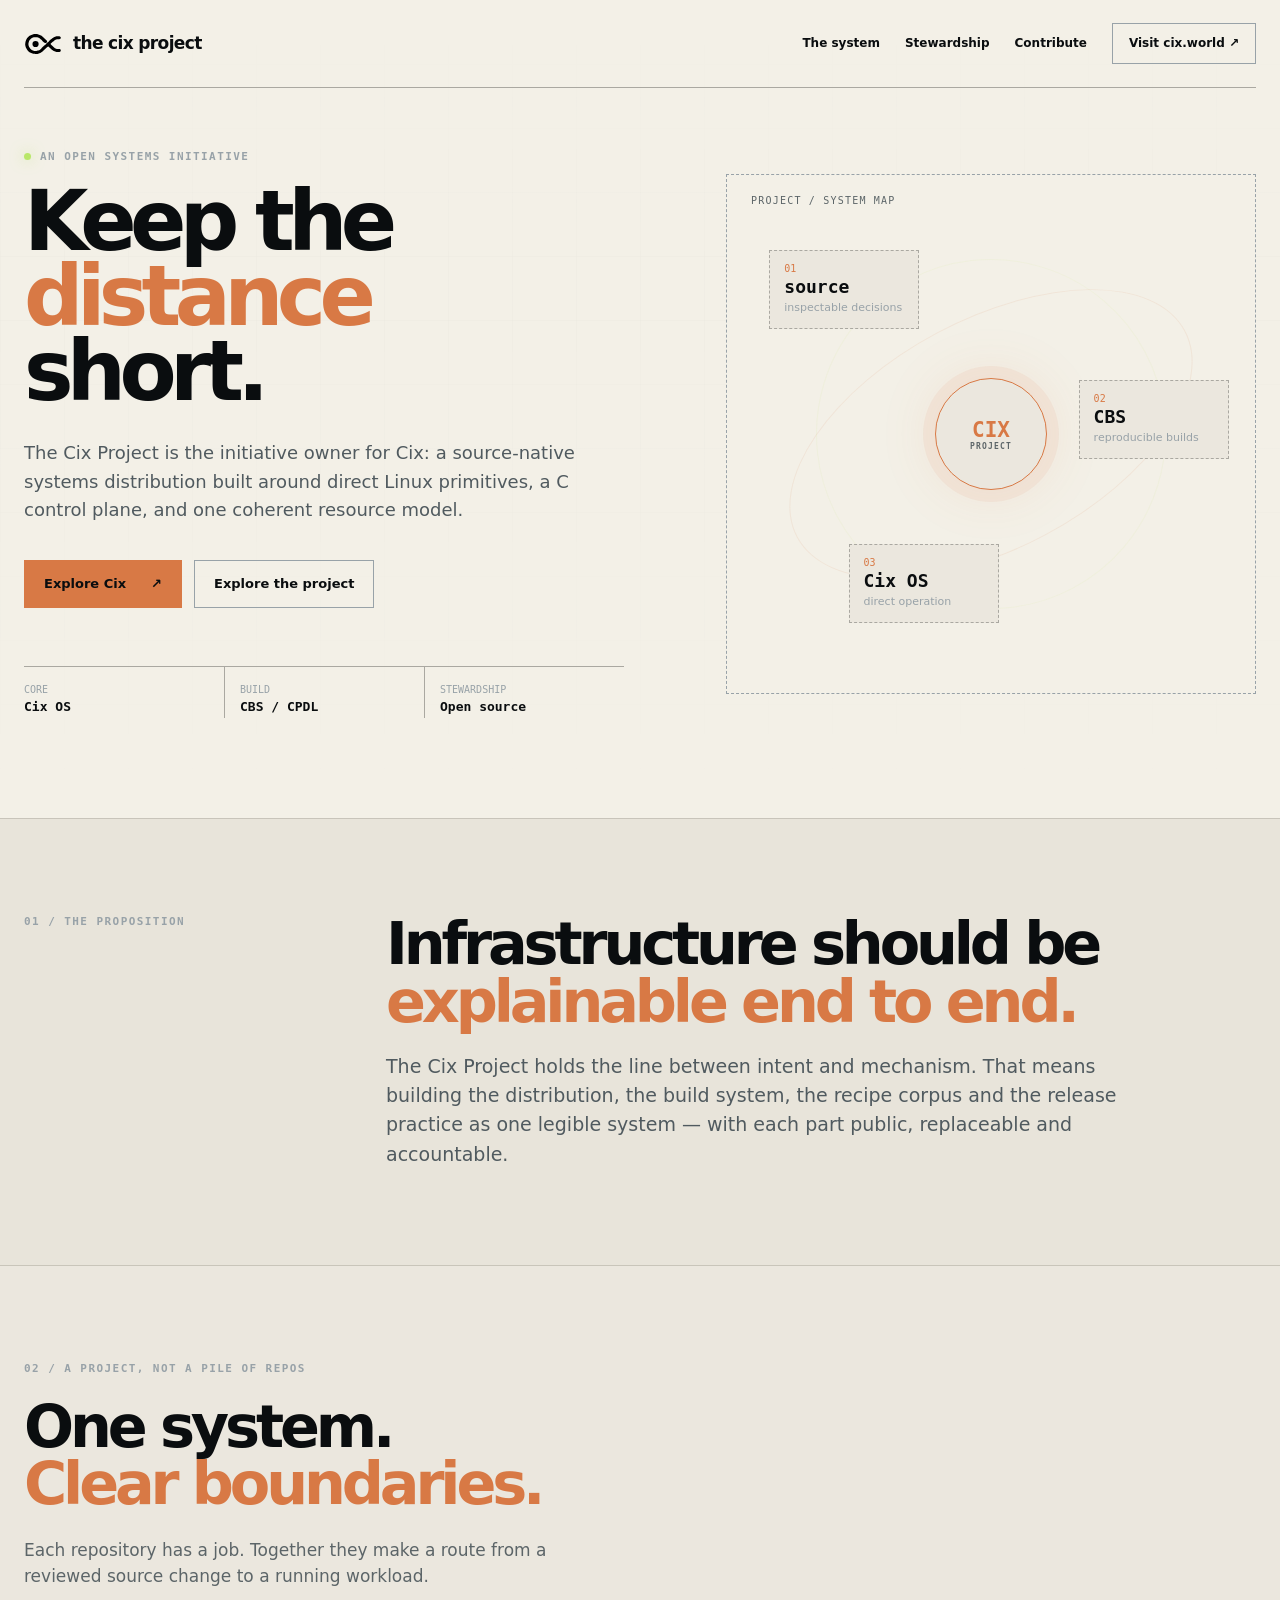
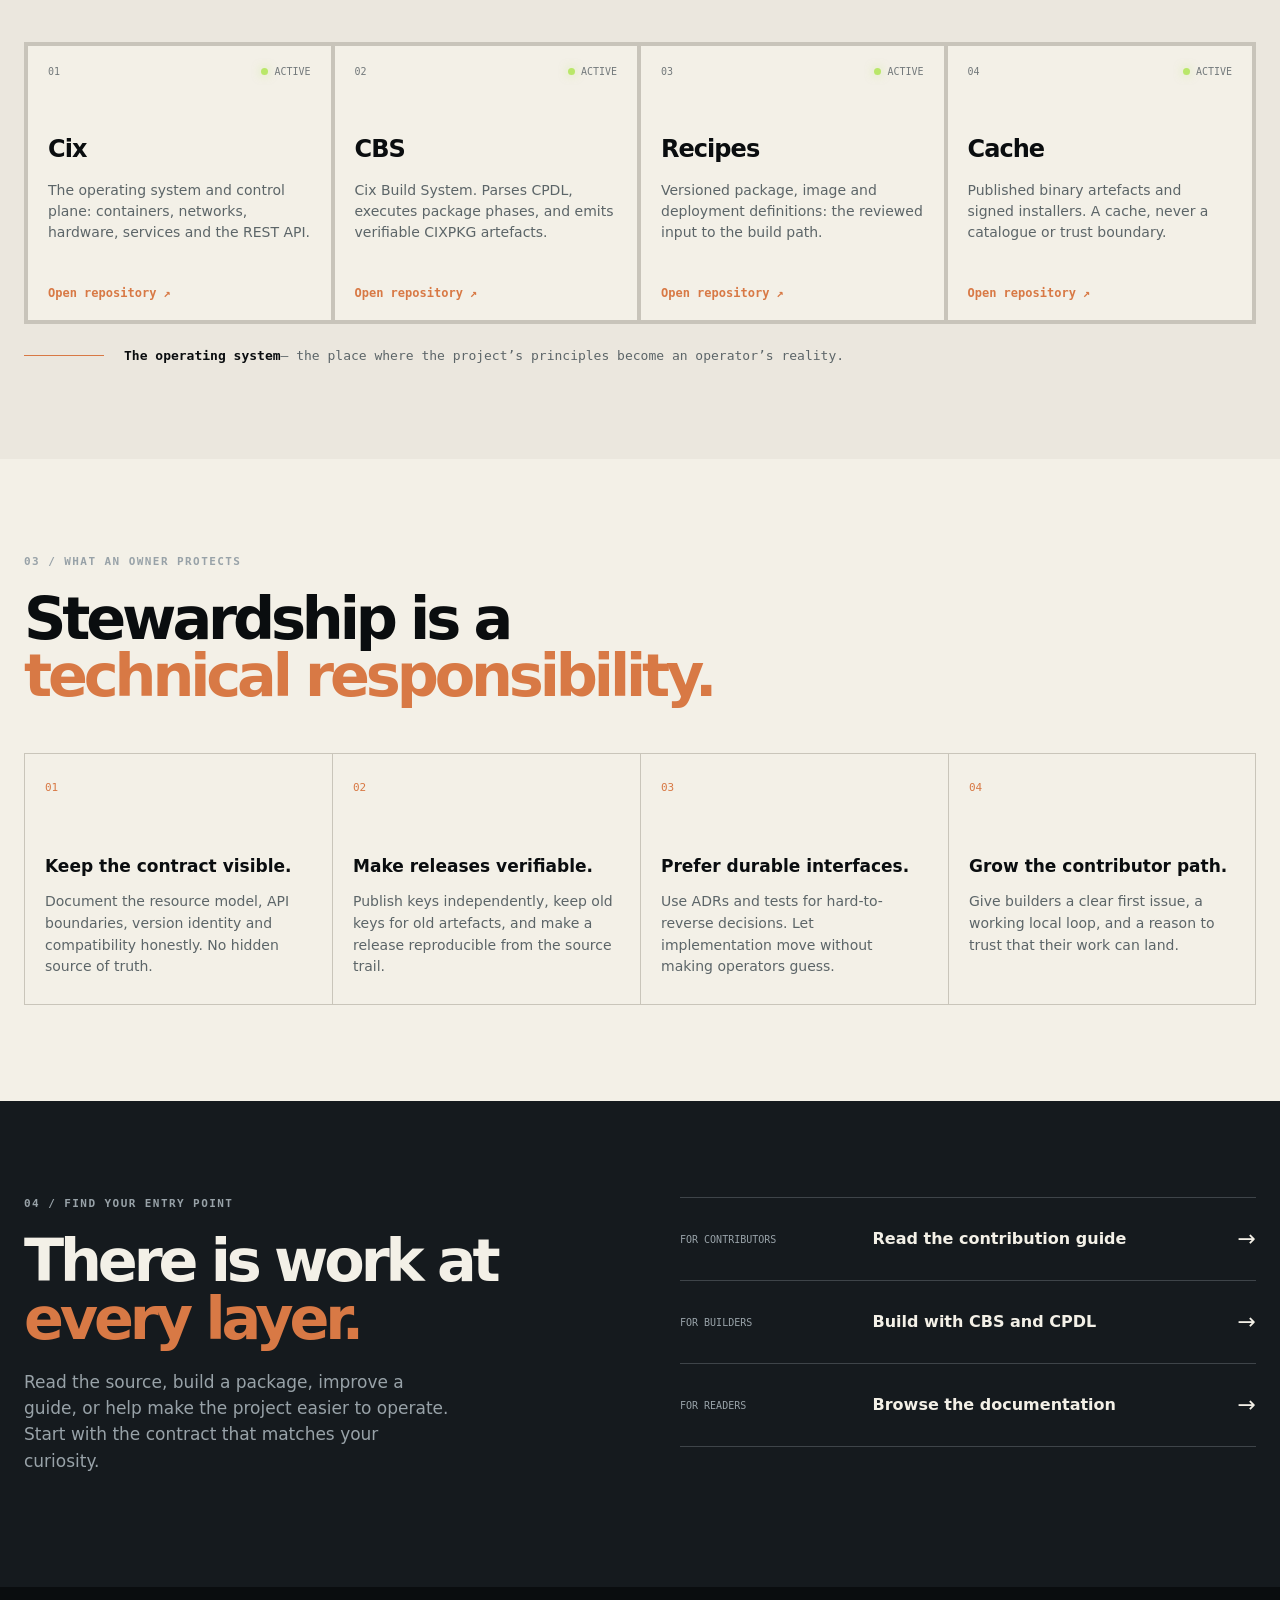
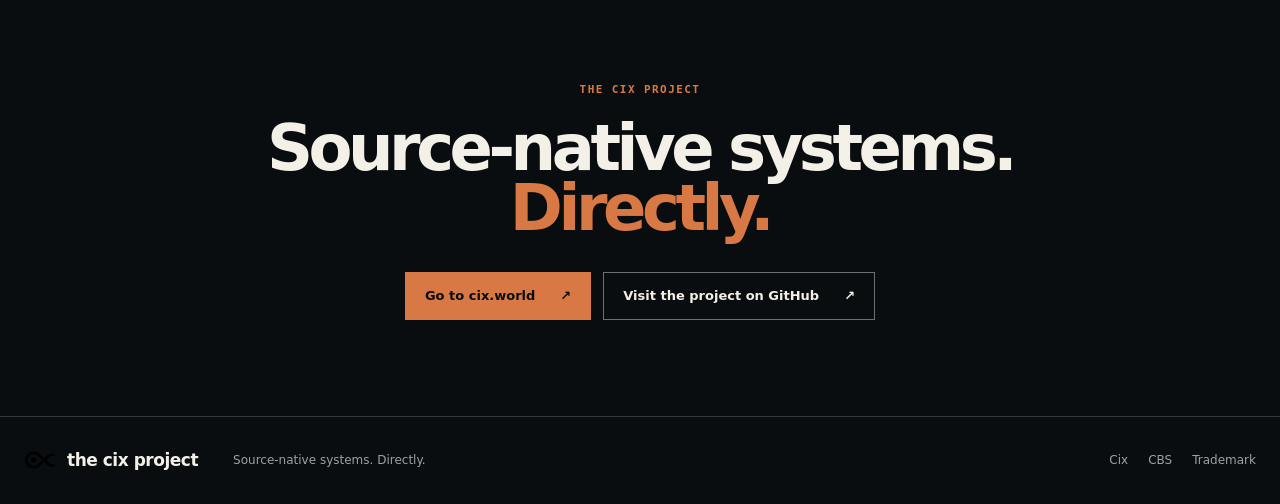
==== site/index.html @ 12be1611 "Create Cix Project website" ====
<!doctype html>
<html lang="en">
<head>
  <meta charset="utf-8">
  <meta name="viewport" content="width=device-width, initial-scale=1">
  <meta name="description" content="The Cix Project stewards Cix OS, CBS and the open source systems around them.">
  <meta name="theme-color" content="#0a0d0f">
  <title>The Cix Project — systems, directly.</title>
  <link rel="icon" href="assets/cix-app-icon.svg" type="image/svg+xml">
  <link rel="stylesheet" href="style.css">
</head>
<body>
  <a class="skip-link" href="#main">Skip to content</a>
  <header class="site-header">
    <a class="brand" href="#top" aria-label="The Cix Project home"><img src="assets/mark.svg" alt=""><span>the cix project</span></a>
    <button class="menu-button" type="button" aria-expanded="false" aria-controls="site-nav">Menu</button>
    <nav id="site-nav" aria-label="Primary navigation">
      <a href="#system">The system</a><a href="#stewardship">Stewardship</a><a href="#contribute">Contribute</a>
      <a class="nav-cta" href="https://cix.world">Visit cix.world <span aria-hidden="true">↗</span></a>
    </nav>
  </header>

  <main id="main">
    <section class="hero" id="top">
      <div class="hero-copy">
        <p class="eyebrow"><span class="pulse"></span> An open systems initiative</p>
        <h1>Keep the<br><em>distance</em> short.</h1>
        <p class="lede">The Cix Project is the initiative owner for Cix: a source-native systems distribution built around direct Linux primitives, a C control plane, and one coherent resource model.</p>
        <div class="actions"><a class="button primary" href="https://cix.world">Explore Cix <span>↗</span></a><a class="button secondary" href="#system">Explore the project</a></div>
        <dl class="facts"><div><dt>Core</dt><dd>Cix OS</dd></div><div><dt>Build</dt><dd>CBS / CPDL</dd></div><div><dt>Stewardship</dt><dd>Open source</dd></div></dl>
      </div>
      <div class="hero-diagram" aria-label="The Cix Project connects source, build system and operating system">
        <div class="orbit orbit-one"></div><div class="orbit orbit-two"></div>
        <div class="diagram-node source"><span>01</span><strong>source</strong><small>inspectable decisions</small></div>
        <div class="diagram-node build"><span>02</span><strong>CBS</strong><small>reproducible builds</small></div>
        <div class="diagram-node os"><span>03</span><strong>Cix OS</strong><small>direct operation</small></div>
        <div class="diagram-core">CIX<small>PROJECT</small></div>
      </div>
    </section>

    <section class="intro section-pad"><p class="kicker">01 / The proposition</p><div><h2>Infrastructure should be<br><span>explainable end to end.</span></h2><p class="large-copy">The Cix Project holds the line between intent and mechanism. That means building the distribution, the build system, the recipe corpus and the release practice as one legible system — with each part public, replaceable and accountable.</p></div></section>

    <section class="system section-pad" id="system"><div class="section-heading"><p class="kicker">02 / A project, not a pile of repos</p><h2>One system.<br><span>Clear boundaries.</span></h2><p>Each repository has a job. Together they make a route from a reviewed source change to a running workload.</p></div>
      <div class="project-map" role="list">
        <article class="repo-card active" role="listitem" data-repo="cix"><div class="card-top"><span class="repo-number">01</span><span class="status-label">active</span></div><h3>Cix</h3><p>The operating system and control plane: containers, networks, hardware, services and the REST API.</p><a href="https://github.com/The-Cix-Project/cix">Open repository <span>↗</span></a></article>
        <article class="repo-card" role="listitem" data-repo="cbs"><div class="card-top"><span class="repo-number">02</span><span class="status-label">active</span></div><h3>CBS</h3><p>Cix Build System. Parses CPDL, executes package phases, and emits verifiable CIXPKG artefacts.</p><a href="https://github.com/The-Cix-Project/cix-build-system">Open repository <span>↗</span></a></article>
        <article class="repo-card" role="listitem" data-repo="recipes"><div class="card-top"><span class="repo-number">03</span><span class="status-label">active</span></div><h3>Recipes</h3><p>Versioned package, image and deployment definitions: the reviewed input to the build path.</p><a href="https://github.com/The-Cix-Project/cix-recipes">Open repository <span>↗</span></a></article>
        <article class="repo-card" role="listitem" data-repo="cache"><div class="card-top"><span class="repo-number">04</span><span class="status-label">active</span></div><h3>Cache</h3><p>Published binary artefacts and signed installers. A cache, never a catalogue or trust boundary.</p><a href="https://github.com/The-Cix-Project/cix-cache">Open repository <span>↗</span></a></article>
      </div>
      <div class="map-note"><span class="map-line"></span><p><strong id="map-title">The operating system</strong><span id="map-copy">— the place where the project’s principles become an operator’s reality.</span></p></div>
    </section>

    <section class="principles section-pad" id="stewardship"><p class="kicker">03 / What an owner protects</p><h2>Stewardship is a<br><span>technical responsibility.</span></h2><div class="principle-grid"><article><b>01</b><h3>Keep the contract visible.</h3><p>Document the resource model, API boundaries, version identity and compatibility honestly. No hidden source of truth.</p></article><article><b>02</b><h3>Make releases verifiable.</h3><p>Publish keys independently, keep old keys for old artefacts, and make a release reproducible from the source trail.</p></article><article><b>03</b><h3>Prefer durable interfaces.</h3><p>Use ADRs and tests for hard-to-reverse decisions. Let implementation move without making operators guess.</p></article><article><b>04</b><h3>Grow the contributor path.</h3><p>Give builders a clear first issue, a working local loop, and a reason to trust that their work can land.</p></article></div></section>

    <section class="contribute section-pad" id="contribute"><div><p class="kicker">04 / Find your entry point</p><h2>There is work at<br><span>every layer.</span></h2><p>Read the source, build a package, improve a guide, or help make the project easier to operate. Start with the contract that matches your curiosity.</p></div><div class="entry-list"><a href="https://github.com/The-Cix-Project/cix/blob/master/CONTRIBUTING.md"><span>For contributors</span><strong>Read the contribution guide</strong><i>→</i></a><a href="https://github.com/The-Cix-Project/cix-build-system"><span>For builders</span><strong>Build with CBS and CPDL</strong><i>→</i></a><a href="https://github.com/The-Cix-Project/cix/tree/master/docs"><span>For readers</span><strong>Browse the documentation</strong><i>→</i></a></div></section>

    <section class="closing"><p class="kicker">The Cix Project</p><h2>Source-native systems.<br><em>Directly.</em></h2><div class="actions"><a class="button primary" href="https://cix.world">Go to cix.world <span>↗</span></a><a class="button secondary" href="https://github.com/The-Cix-Project">Visit the project on GitHub <span>↗</span></a></div></section>
  </main>
  <footer><a class="brand" href="#top"><img src="assets/mark.svg" alt=""><span>the cix project</span></a><p>Source-native systems. Directly.</p><div><a href="https://github.com/The-Cix-Project/cix">Cix</a><a href="https://github.com/The-Cix-Project/cix-build-system">CBS</a><a href="https://github.com/The-Cix-Project/cix/blob/master/TRADEMARK.md">Trademark</a></div></footer>
  <script src="app.js"></script>
</body>
</html>
---- site/style.css ----
:root{--carbon:#0a0d0f;--ferrite:#151a1e;--machined:#273138;--paper:#f3f0e7;--nickel:#98a2a8;--copper:#d87945;--phosphor:#b9e769;--line:#c9c5ba;--max:1240px;--sans:Inter,"Noto Sans",ui-sans-serif,system-ui,sans-serif;--mono:"JetBrains Mono","DejaVu Sans Mono",ui-monospace,monospace}*{box-sizing:border-box}html{scroll-behavior:smooth}body{margin:0;color:var(--carbon);background:var(--paper);font:16px/1.55 var(--sans)}a{color:inherit}a:focus-visible,button:focus-visible{outline:3px solid var(--phosphor);outline-offset:4px}.skip-link{position:fixed;z-index:5;top:8px;left:8px;padding:8px 12px;background:var(--paper);transform:translateY(-140%)}.skip-link:focus{transform:none}.site-header{position:absolute;z-index:2;top:0;left:50%;width:min(calc(100% - 48px),var(--max));height:88px;transform:translateX(-50%);display:flex;align-items:center;justify-content:space-between;color:var(--paper);border-bottom:1px solid #ffffff29}.brand{display:flex;align-items:center;gap:11px;color:inherit;text-decoration:none;font-weight:700;letter-spacing:-.04em}.brand img{width:38px;height:26px}.brand span{font-size:17px}nav{display:flex;align-items:center;gap:25px}nav a{font-size:12px;font-weight:700;text-decoration:none}nav a:not(.nav-cta):hover{color:var(--copper)}.nav-cta{padding:10px 16px;border:1px solid #ffffff66}.nav-cta:hover{border-color:var(--copper);color:var(--copper)}.menu-button{display:none;background:transparent;color:inherit;border:1px solid #ffffff66;padding:8px 12px;font:700 12px var(--sans)}.hero{position:relative;min-height:770px;padding:178px max(24px,calc((100vw - var(--max))/2)) 100px;display:grid;grid-template-columns:1fr 1fr;gap:50px;align-items:center;color:var(--paper);background:var(--carbon);overflow:hidden}.hero:before{content:"";position:absolute;inset:0;opacity:.25;background-image:linear-gradient(#98a2a81c 1px,transparent 1px),linear-gradient(90deg,#98a2a81c 1px,transparent 1px);background-size:64px 64px;mask-image:linear-gradient(to bottom,transparent,black 35%,transparent)}.hero-copy,.hero-diagram{position:relative;z-index:1}.eyebrow,.kicker{margin:0 0 22px;color:var(--nickel);font:600 11px/1.2 var(--mono);letter-spacing:.13em;text-transform:uppercase}.eyebrow{display:flex;align-items:center;gap:9px}.pulse,.status-dot{width:7px;height:7px;border-radius:50%;background:var(--phosphor);box-shadow:0 0 14px #b9e769aa}.hero h1{max-width:660px;margin:0 0 29px;font-size:clamp(64px,8vw,112px);line-height:.84;letter-spacing:-.08em}.hero h1 em,.closing em{color:var(--copper);font-style:normal}.lede{max-width:620px;margin:0 0 35px;color:#c8cccd;font-size:19px;line-height:1.6}.actions{display:flex;flex-wrap:wrap;gap:12px}.button{display:inline-flex;align-items:center;gap:25px;min-height:48px;padding:12px 19px;text-decoration:none;font-size:13px;font-weight:700;border:1px solid transparent}.button.primary{color:var(--carbon);background:var(--copper)}.button.primary:hover{background:#e78a56}.button.secondary{color:var(--paper);border-color:#ffffff66}.button.secondary:hover{border-color:var(--copper);color:var(--copper)}.facts{display:grid;grid-template-columns:repeat(3,1fr);max-width:600px;margin:58px 0 0;border-top:1px solid #ffffff2b}.facts div{padding:17px 12px 0 0}.facts div+div{padding-left:15px;border-left:1px solid #ffffff2b}.facts dt{color:var(--nickel);font:500 10px var(--mono);text-transform:uppercase}.facts dd{margin:4px 0;font:600 13px var(--mono)}.hero-diagram{height:520px;display:grid;place-items:center}.orbit{position:absolute;border:1px solid #d8794547;border-radius:50%;transform:rotate(-28deg)}.orbit-one{width:440px;height:230px}.orbit-two{width:350px;height:350px;border-color:#b9e76938}.diagram-core{width:112px;height:112px;display:grid;place-content:center;text-align:center;border:1px solid var(--copper);border-radius:50%;color:var(--copper);font:700 21px var(--mono);box-shadow:0 0 0 12px #d8794512,0 0 60px #d8794522}.diagram-core small{display:block;color:var(--nickel);font-size:8px;letter-spacing:.15em}.diagram-node{position:absolute;display:flex;flex-direction:column;gap:2px;width:150px;padding:12px 14px;background:#151a1ee6;border:1px solid #98a2a84d}.diagram-node span{color:var(--copper);font:10px var(--mono)}.diagram-node strong{font:700 18px var(--mono)}.diagram-node small{color:var(--nickel);font-size:11px}.source{top:58px;left:8%}.build{right:5%;top:205px}.os{bottom:50px;left:23%}.section-pad{padding-left:max(24px,calc((100vw - var(--max))/2));padding-right:max(24px,calc((100vw - var(--max))/2))}.intro{display:grid;grid-template-columns:1fr 3fr;gap:48px;padding-top:120px;padding-bottom:120px;border-bottom:1px solid var(--line)}h2{margin:0 0 21px;font-size:clamp(42px,5.6vw,76px);line-height:.94;letter-spacing:-.07em}h2 span{color:var(--copper)}.large-copy{max-width:760px;margin:0;color:#505a5f;font-size:22px;line-height:1.55}.system{padding-top:118px;padding-bottom:118px;background:#dedbd2}.section-heading{display:grid;grid-template-columns:1fr 1fr;gap:60px;align-items:end}.section-heading p:last-child{max-width:360px;margin:0 0 5px;color:#505a5f}.project-map{display:grid;grid-template-columns:repeat(4,1fr);margin-top:65px;border-top:1px solid #aaa8a1;border-bottom:1px solid #aaa8a1}.repo-card{min-height:320px;padding:23px 23px 27px;display:flex;flex-direction:column;border-left:1px solid #aaa8a1;transition:background .2s,transform .2s}.repo-card:last-child{border-right:1px solid #aaa8a1}.repo-card:hover{background:var(--paper);transform:translateY(-7px)}.card-top{display:flex;justify-content:space-between;color:#73797b;font:10px var(--mono);text-transform:uppercase}.status-dot{display:inline-block;margin-right:4px}.repo-card h3{margin:71px 0 12px;font-size:28px;letter-spacing:-.04em}.repo-card p{min-height:104px;margin:0;color:#5c6568;font-size:14px;line-height:1.5}.repo-card a{margin-top:auto;color:var(--copper);font:600 12px var(--mono);text-decoration:none}.repo-card a:hover{text-decoration:underline}.map-note{display:flex;align-items:center;gap:20px;margin-top:30px}.map-line{width:80px;height:1px;background:var(--copper)}.map-note p{margin:0;font:13px var(--mono)}.map-note p span{color:#687176}.principles{padding-top:120px;padding-bottom:125px}.principle-grid{display:grid;grid-template-columns:repeat(4,1fr);margin-top:62px;border-top:1px solid var(--line);border-bottom:1px solid var(--line)}.principle-grid article{min-height:285px;padding:22px 23px;border-left:1px solid var(--line)}.principle-grid article:last-child{border-right:1px solid var(--line)}.principle-grid b{color:var(--copper);font:11px var(--mono)}.principle-grid h3{margin:70px 0 12px;font-size:18px}.principle-grid p{margin:0;color:#5c6568;font-size:14px}.contribute{display:grid;grid-template-columns:1fr 1fr;gap:100px;padding-top:110px;padding-bottom:110px;color:var(--paper);background:var(--ferrite)}.contribute h2{max-width:480px}.contribute>div>p:not(.kicker){max-width:430px;color:var(--nickel);font-size:17px}.entry-list{border-top:1px solid #98a2a84f}.entry-list a{display:grid;grid-template-columns:1fr 2fr auto;align-items:center;gap:20px;padding:24px 0;color:var(--paper);border-bottom:1px solid #98a2a84f;text-decoration:none}.entry-list a:hover{color:var(--copper)}.entry-list span{color:var(--nickel);font:10px var(--mono);text-transform:uppercase}.entry-list strong{font-size:16px}.entry-list i{font-size:22px;font-style:normal}.closing{padding:120px 24px;text-align:center;color:var(--paper);background:var(--carbon)}.closing .kicker{color:var(--copper)}.closing h2{margin-bottom:33px}.closing .button{display:inline-flex}footer{min-height:105px;padding:25px max(24px,calc((100vw - var(--max))/2));display:flex;align-items:center;gap:35px;color:var(--nickel);background:var(--carbon);border-top:1px solid #30383d;font-size:12px}footer .brand{color:var(--paper)}footer .brand img{width:32px}footer p{margin:0}footer>div{margin-left:auto;display:flex;gap:20px}footer a{text-decoration:none}footer a:hover{color:var(--copper)}.not-found{min-height:100vh;display:flex;flex-direction:column;color:var(--paper);background:var(--carbon)}.not-found main{flex:1;padding:180px max(24px,calc((100vw - var(--max))/2))}.not-found h1{font-size:clamp(60px,8vw,110px);line-height:.86;letter-spacing:-.08em}.not-found h1 em{color:var(--copper);font-style:normal}.not-found main>p:not(.kicker){margin-bottom:30px;color:var(--nickel);font-size:18px}.not-found footer{padding:25px max(24px,calc((100vw - var(--max))/2))}
@media(max-width:800px){.site-header{height:74px}.site-header nav{display:none;position:absolute;top:74px;right:0;left:0;padding:20px;flex-direction:column;align-items:stretch;background:var(--ferrite);border:1px solid #ffffff2b}.site-header nav.is-open{display:flex}.nav-cta{text-align:center}.menu-button{display:block}.hero{min-height:auto;padding-top:140px;grid-template-columns:1fr;gap:50px}.hero-diagram{height:400px}.hero h1{font-size:clamp(60px,17vw,100px)}.source{left:0}.os{left:10%}.intro,.section-heading,.contribute{grid-template-columns:1fr;gap:35px}.project-map,.principle-grid{grid-template-columns:1fr 1fr}.repo-card:nth-child(2n+1){border-left:1px solid #aaa8a1}.repo-card:nth-child(2n){border-left:0}.repo-card:last-child{border-right:0}.repo-card:nth-child(-n+2){border-bottom:1px solid #aaa8a1}.principle-grid article:nth-child(odd){border-left:1px solid var(--line)}.principle-grid article:nth-child(2n){border-left:0}.principle-grid article:nth-child(-n+2){border-bottom:1px solid var(--line)}footer{flex-wrap:wrap}footer>div{width:100%;margin-left:0}.entry-list a{grid-template-columns:1fr auto}.entry-list strong{grid-column:1}.entry-list i{grid-column:2;grid-row:1 / span 2}.large-copy{font-size:18px}}@media(max-width:520px){.hero{padding-left:20px;padding-right:20px}.section-pad{padding-left:20px;padding-right:20px}.project-map,.principle-grid{grid-template-columns:1fr}.repo-card{border-left:1px solid #aaa8a1!important;border-right:1px solid #aaa8a1!important;border-bottom:1px solid #aaa8a1}.repo-card:last-child{border-bottom:0}.principle-grid article{border-left:1px solid var(--line)!important;border-right:1px solid var(--line)!important;border-bottom:1px solid var(--line)}.principle-grid article:last-child{border-bottom:0}.facts{gap:0}.hero-diagram{transform:scale(.8);margin:-25px -45px}.map-note{align-items:flex-start}.map-line{margin-top:11px;flex:0 0 42px}.closing{padding-top:90px;padding-bottom:90px}}

/* Project-owner composition: paper first, with the systems view held as an inset. */
.site-header{color:var(--carbon);border-bottom-color:#aaa8a1}.nav-cta{border-color:#98a2a8}.hero{min-height:700px;padding-top:150px;color:var(--carbon);background:var(--paper)}.hero:before{opacity:.2;background-image:linear-gradient(#6871761c 1px,transparent 1px),linear-gradient(90deg,#6871761c 1px,transparent 1px)}.hero .lede{color:#505a5f}.hero .button.secondary{color:var(--carbon);border-color:#98a2a8}.hero .button.secondary:hover{border-color:var(--copper);color:var(--copper)}.facts{border-top-color:#aaa8a1}.facts div+div{border-left-color:#aaa8a1}.hero-diagram{min-height:470px;padding:20px;color:var(--carbon);background:#d6d2c8;border:1px solid #aaa8a1;box-shadow:24px 24px 0 #98a2a826}.hero-diagram:before{content:"PROJECT / SYSTEM MAP";position:absolute;top:20px;left:24px;color:#5c6568;font:10px var(--mono);letter-spacing:.12em}.hero-diagram .diagram-node{color:var(--carbon);background:#ebe7de;border-color:#aaa8a1}.hero-diagram .diagram-core{color:var(--copper);background:#ebe7de}.hero-diagram .diagram-core small{color:#5c6568}.hero-diagram .source{top:75px}.hero-diagram .os{bottom:70px}
@media(max-width:800px){.hero{min-height:auto;padding-top:140px}.hero-diagram{min-height:400px}}
.system{color:var(--carbon);background:#d6d2c8}.system .section-heading p:last-child{color:#505a5f}.system .project-map{border-color:#aaa8a1}.system .repo-card{background:#ebe7de;border-color:#aaa8a1}.system .repo-card:hover{background:var(--paper)}.system .repo-card p{color:#5c6568}.system .map-note p span{color:#5c6568}.closing .actions{justify-content:center}

/* Quiet editorial finish: the owner site should feel considered, not theatrical. */
.hero{min-height:660px;grid-template-columns:1.08fr .92fr;gap:80px}.hero h1{max-width:560px;font-size:clamp(56px,6.5vw,88px);line-height:.9}.hero .lede{max-width:560px;font-size:18px}.hero-diagram{min-height:420px;box-shadow:16px 16px 0 #98a2a81c}.hero-diagram .orbit{opacity:.35}.diagram-node{box-shadow:none}.intro,.system,.principles,.contribute{padding-top:96px;padding-bottom:96px}.intro{gap:72px}.intro h2,.section-heading h2,.principles h2,.contribute h2{font-size:clamp(38px,4.6vw,62px);line-height:.98}.large-copy{font-size:19px}.project-map{margin-top:48px}.repo-card{min-height:280px;padding:20px}.repo-card:hover{transform:none}.repo-card h3{margin-top:54px;font-size:24px}.repo-card p{min-height:90px}.principle-grid{margin-top:48px}.principle-grid article{min-height:250px;padding:20px}.principle-grid h3{margin-top:54px;font-size:17px}.contribute{gap:80px}.closing{padding-top:96px;padding-bottom:96px}.closing h2{font-size:clamp(42px,5vw,68px)}footer{min-height:88px}
.hero-diagram{background:var(--paper);border:1px dashed #98a2a8;box-shadow:none}.hero-diagram .diagram-node{background:#ebe7de;border:1px dashed #aaa8a1}.hero-diagram .diagram-core{background:#ebe7de}.system .project-map{border-style:dashed}.system .repo-card{border-style:dashed}
.system .project-map,.system .repo-card{border-style:solid}
.system{background:#ebe7de}.system .section-heading{display:block;max-width:760px}.system .section-heading h2{margin-bottom:24px}.system .section-heading p:last-child{max-width:590px;margin:0;color:#5c6568;font-size:17px}.system .project-map{margin-top:52px;background:#f3f0e7;border-color:#c8c4ba}.system .repo-card{background:transparent;border-color:#c8c4ba}.system .repo-card:hover{background:#ebe7de}.system .map-note{margin-top:24px}.status-label{display:inline-flex;align-items:center;gap:6px;color:#73797b}.status-label::before{content:"";width:7px;height:7px;flex:0 0 7px;border-radius:50%;background:var(--phosphor);box-shadow:0 0 10px #b9e76988}
.intro{background:#e8e4da;border-top:1px solid #c8c4ba}
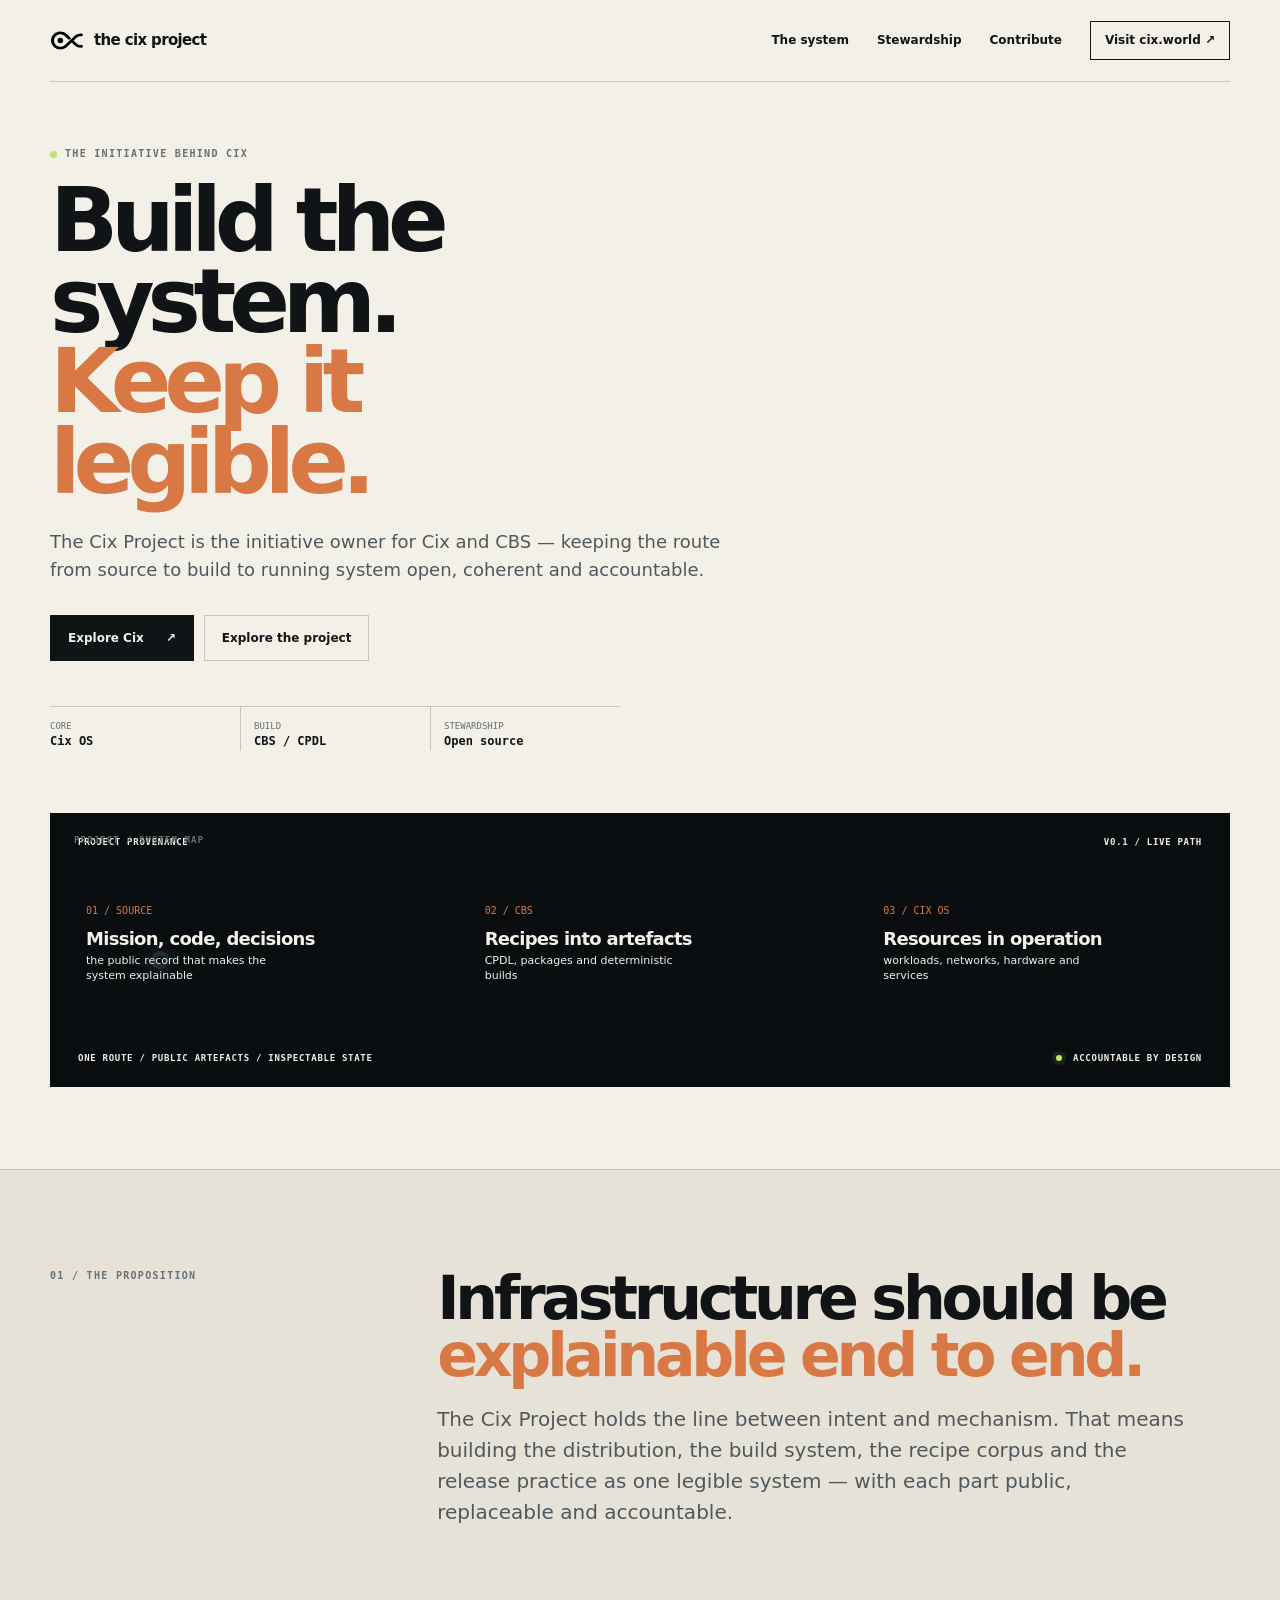
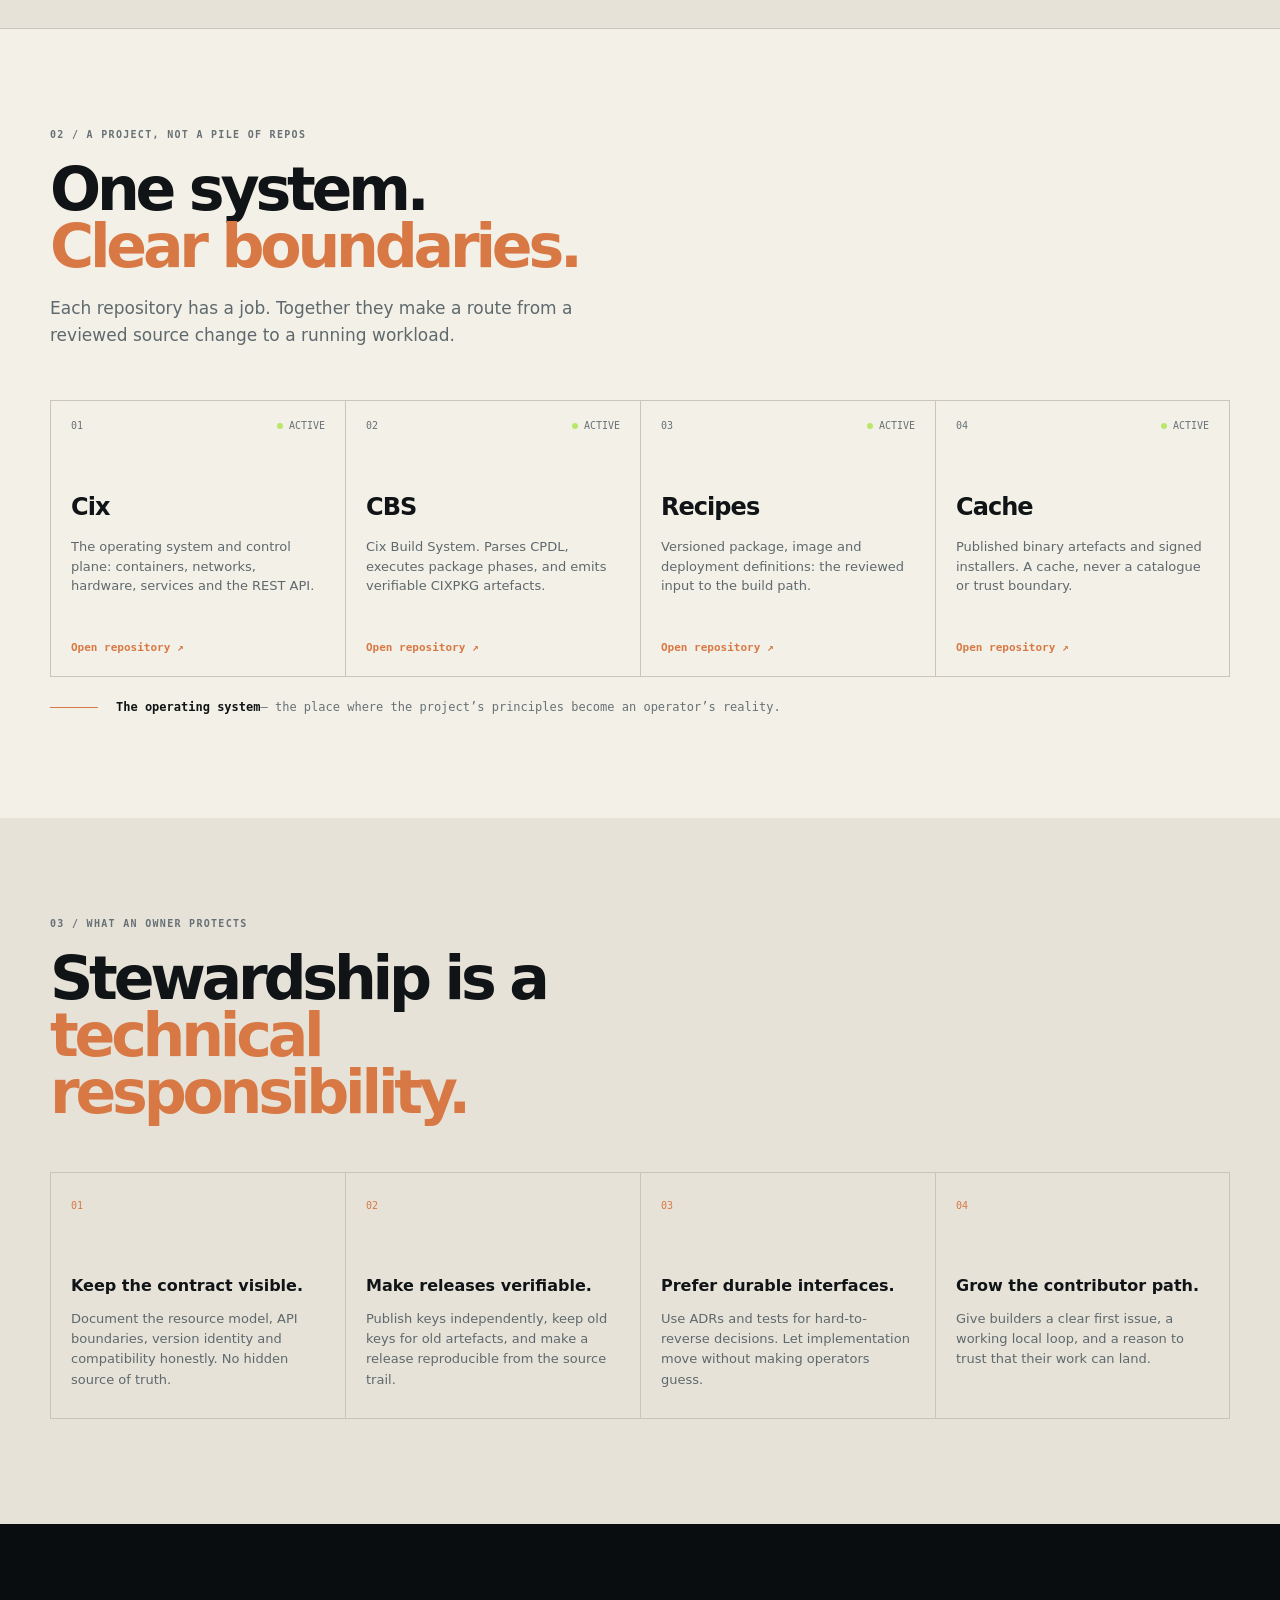
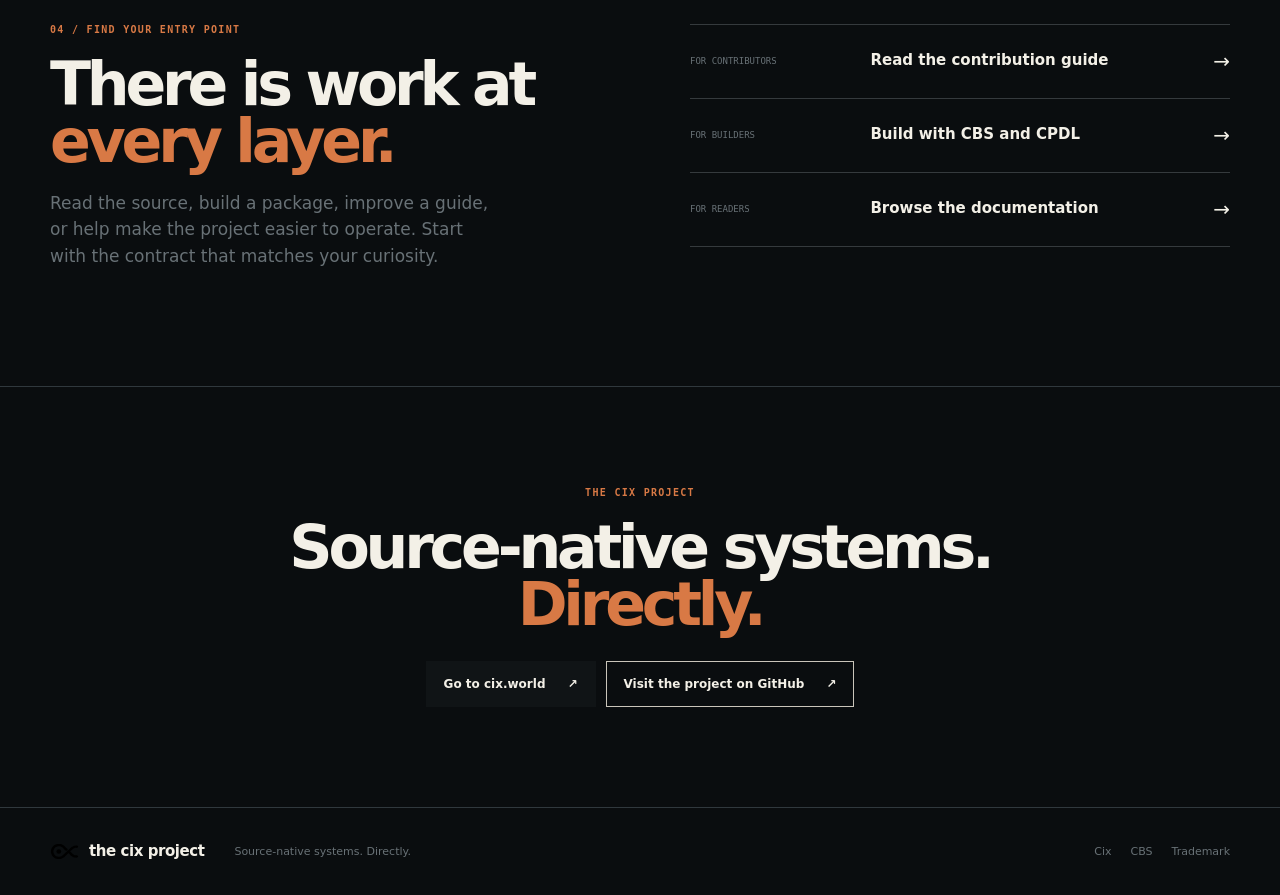
==== commit a30a452b: "Add animated project provenance field" ====
--- a/site/index.html
+++ b/site/index.html
@@ -23,18 +23,23 @@
   <main id="main">
     <section class="hero" id="top">
       <div class="hero-copy">
-        <p class="eyebrow"><span class="pulse"></span> An open systems initiative</p>
-        <h1>Keep the<br><em>distance</em> short.</h1>
-        <p class="lede">The Cix Project is the initiative owner for Cix: a source-native systems distribution built around direct Linux primitives, a C control plane, and one coherent resource model.</p>
+        <p class="eyebrow"><span class="pulse"></span> The initiative behind Cix</p>
+        <h1>Build the system.<br><em>Keep it legible.</em></h1>
+        <p class="lede">The Cix Project is the initiative owner for Cix and CBS — keeping the route from source to build to running system open, coherent and accountable.</p>
         <div class="actions"><a class="button primary" href="https://cix.world">Explore Cix <span>↗</span></a><a class="button secondary" href="#system">Explore the project</a></div>
         <dl class="facts"><div><dt>Core</dt><dd>Cix OS</dd></div><div><dt>Build</dt><dd>CBS / CPDL</dd></div><div><dt>Stewardship</dt><dd>Open source</dd></div></dl>
       </div>
-      <div class="hero-diagram" aria-label="The Cix Project connects source, build system and operating system">
-        <div class="orbit orbit-one"></div><div class="orbit orbit-two"></div>
-        <div class="diagram-node source"><span>01</span><strong>source</strong><small>inspectable decisions</small></div>
-        <div class="diagram-node build"><span>02</span><strong>CBS</strong><small>reproducible builds</small></div>
-        <div class="diagram-node os"><span>03</span><strong>Cix OS</strong><small>direct operation</small></div>
-        <div class="diagram-core">CIX<small>PROJECT</small></div>
+      <div class="hero-diagram provenance" aria-label="The Cix Project provenance path from source to build to runtime">
+        <div class="provenance-head"><span>PROJECT PROVENANCE</span><span>v0.1 / LIVE PATH</span></div>
+        <div class="provenance-rail">
+          <div class="provenance-node"><span>01 / SOURCE</span><strong>Mission, code, decisions</strong><small>the public record that makes the system explainable</small></div>
+          <div class="provenance-link"><i></i></div>
+          <div class="provenance-node"><span>02 / CBS</span><strong>Recipes into artefacts</strong><small>CPDL, packages and deterministic builds</small></div>
+          <div class="provenance-link"><i></i></div>
+          <div class="provenance-node"><span>03 / CIX OS</span><strong>Resources in operation</strong><small>workloads, networks, hardware and services</small></div>
+        </div>
+        <span class="provenance-shuttle" aria-hidden="true"></span>
+        <div class="provenance-foot"><span>one route / public artefacts / inspectable state</span><span class="live-state"><i></i> accountable by design</span></div>
       </div>
     </section>
 
--- a/site/style.css
+++ b/site/style.css
@@ -1,14 +1,9 @@
-:root{--carbon:#0a0d0f;--ferrite:#151a1e;--machined:#273138;--paper:#f3f0e7;--nickel:#98a2a8;--copper:#d87945;--phosphor:#b9e769;--line:#c9c5ba;--max:1240px;--sans:Inter,"Noto Sans",ui-sans-serif,system-ui,sans-serif;--mono:"JetBrains Mono","DejaVu Sans Mono",ui-monospace,monospace}*{box-sizing:border-box}html{scroll-behavior:smooth}body{margin:0;color:var(--carbon);background:var(--paper);font:16px/1.55 var(--sans)}a{color:inherit}a:focus-visible,button:focus-visible{outline:3px solid var(--phosphor);outline-offset:4px}.skip-link{position:fixed;z-index:5;top:8px;left:8px;padding:8px 12px;background:var(--paper);transform:translateY(-140%)}.skip-link:focus{transform:none}.site-header{position:absolute;z-index:2;top:0;left:50%;width:min(calc(100% - 48px),var(--max));height:88px;transform:translateX(-50%);display:flex;align-items:center;justify-content:space-between;color:var(--paper);border-bottom:1px solid #ffffff29}.brand{display:flex;align-items:center;gap:11px;color:inherit;text-decoration:none;font-weight:700;letter-spacing:-.04em}.brand img{width:38px;height:26px}.brand span{font-size:17px}nav{display:flex;align-items:center;gap:25px}nav a{font-size:12px;font-weight:700;text-decoration:none}nav a:not(.nav-cta):hover{color:var(--copper)}.nav-cta{padding:10px 16px;border:1px solid #ffffff66}.nav-cta:hover{border-color:var(--copper);color:var(--copper)}.menu-button{display:none;background:transparent;color:inherit;border:1px solid #ffffff66;padding:8px 12px;font:700 12px var(--sans)}.hero{position:relative;min-height:770px;padding:178px max(24px,calc((100vw - var(--max))/2)) 100px;display:grid;grid-template-columns:1fr 1fr;gap:50px;align-items:center;color:var(--paper);background:var(--carbon);overflow:hidden}.hero:before{content:"";position:absolute;inset:0;opacity:.25;background-image:linear-gradient(#98a2a81c 1px,transparent 1px),linear-gradient(90deg,#98a2a81c 1px,transparent 1px);background-size:64px 64px;mask-image:linear-gradient(to bottom,transparent,black 35%,transparent)}.hero-copy,.hero-diagram{position:relative;z-index:1}.eyebrow,.kicker{margin:0 0 22px;color:var(--nickel);font:600 11px/1.2 var(--mono);letter-spacing:.13em;text-transform:uppercase}.eyebrow{display:flex;align-items:center;gap:9px}.pulse,.status-dot{width:7px;height:7px;border-radius:50%;background:var(--phosphor);box-shadow:0 0 14px #b9e769aa}.hero h1{max-width:660px;margin:0 0 29px;font-size:clamp(64px,8vw,112px);line-height:.84;letter-spacing:-.08em}.hero h1 em,.closing em{color:var(--copper);font-style:normal}.lede{max-width:620px;margin:0 0 35px;color:#c8cccd;font-size:19px;line-height:1.6}.actions{display:flex;flex-wrap:wrap;gap:12px}.button{display:inline-flex;align-items:center;gap:25px;min-height:48px;padding:12px 19px;text-decoration:none;font-size:13px;font-weight:700;border:1px solid transparent}.button.primary{color:var(--carbon);background:var(--copper)}.button.primary:hover{background:#e78a56}.button.secondary{color:var(--paper);border-color:#ffffff66}.button.secondary:hover{border-color:var(--copper);color:var(--copper)}.facts{display:grid;grid-template-columns:repeat(3,1fr);max-width:600px;margin:58px 0 0;border-top:1px solid #ffffff2b}.facts div{padding:17px 12px 0 0}.facts div+div{padding-left:15px;border-left:1px solid #ffffff2b}.facts dt{color:var(--nickel);font:500 10px var(--mono);text-transform:uppercase}.facts dd{margin:4px 0;font:600 13px var(--mono)}.hero-diagram{height:520px;display:grid;place-items:center}.orbit{position:absolute;border:1px solid #d8794547;border-radius:50%;transform:rotate(-28deg)}.orbit-one{width:440px;height:230px}.orbit-two{width:350px;height:350px;border-color:#b9e76938}.diagram-core{width:112px;height:112px;display:grid;place-content:center;text-align:center;border:1px solid var(--copper);border-radius:50%;color:var(--copper);font:700 21px var(--mono);box-shadow:0 0 0 12px #d8794512,0 0 60px #d8794522}.diagram-core small{display:block;color:var(--nickel);font-size:8px;letter-spacing:.15em}.diagram-node{position:absolute;display:flex;flex-direction:column;gap:2px;width:150px;padding:12px 14px;background:#151a1ee6;border:1px solid #98a2a84d}.diagram-node span{color:var(--copper);font:10px var(--mono)}.diagram-node strong{font:700 18px var(--mono)}.diagram-node small{color:var(--nickel);font-size:11px}.source{top:58px;left:8%}.build{right:5%;top:205px}.os{bottom:50px;left:23%}.section-pad{padding-left:max(24px,calc((100vw - var(--max))/2));padding-right:max(24px,calc((100vw - var(--max))/2))}.intro{display:grid;grid-template-columns:1fr 3fr;gap:48px;padding-top:120px;padding-bottom:120px;border-bottom:1px solid var(--line)}h2{margin:0 0 21px;font-size:clamp(42px,5.6vw,76px);line-height:.94;letter-spacing:-.07em}h2 span{color:var(--copper)}.large-copy{max-width:760px;margin:0;color:#505a5f;font-size:22px;line-height:1.55}.system{padding-top:118px;padding-bottom:118px;background:#dedbd2}.section-heading{display:grid;grid-template-columns:1fr 1fr;gap:60px;align-items:end}.section-heading p:last-child{max-width:360px;margin:0 0 5px;color:#505a5f}.project-map{display:grid;grid-template-columns:repeat(4,1fr);margin-top:65px;border-top:1px solid #aaa8a1;border-bottom:1px solid #aaa8a1}.repo-card{min-height:320px;padding:23px 23px 27px;display:flex;flex-direction:column;border-left:1px solid #aaa8a1;transition:background .2s,transform .2s}.repo-card:last-child{border-right:1px solid #aaa8a1}.repo-card:hover{background:var(--paper);transform:translateY(-7px)}.card-top{display:flex;justify-content:space-between;color:#73797b;font:10px var(--mono);text-transform:uppercase}.status-dot{display:inline-block;margin-right:4px}.repo-card h3{margin:71px 0 12px;font-size:28px;letter-spacing:-.04em}.repo-card p{min-height:104px;margin:0;color:#5c6568;font-size:14px;line-height:1.5}.repo-card a{margin-top:auto;color:var(--copper);font:600 12px var(--mono);text-decoration:none}.repo-card a:hover{text-decoration:underline}.map-note{display:flex;align-items:center;gap:20px;margin-top:30px}.map-line{width:80px;height:1px;background:var(--copper)}.map-note p{margin:0;font:13px var(--mono)}.map-note p span{color:#687176}.principles{padding-top:120px;padding-bottom:125px}.principle-grid{display:grid;grid-template-columns:repeat(4,1fr);margin-top:62px;border-top:1px solid var(--line);border-bottom:1px solid var(--line)}.principle-grid article{min-height:285px;padding:22px 23px;border-left:1px solid var(--line)}.principle-grid article:last-child{border-right:1px solid var(--line)}.principle-grid b{color:var(--copper);font:11px var(--mono)}.principle-grid h3{margin:70px 0 12px;font-size:18px}.principle-grid p{margin:0;color:#5c6568;font-size:14px}.contribute{display:grid;grid-template-columns:1fr 1fr;gap:100px;padding-top:110px;padding-bottom:110px;color:var(--paper);background:var(--ferrite)}.contribute h2{max-width:480px}.contribute>div>p:not(.kicker){max-width:430px;color:var(--nickel);font-size:17px}.entry-list{border-top:1px solid #98a2a84f}.entry-list a{display:grid;grid-template-columns:1fr 2fr auto;align-items:center;gap:20px;padding:24px 0;color:var(--paper);border-bottom:1px solid #98a2a84f;text-decoration:none}.entry-list a:hover{color:var(--copper)}.entry-list span{color:var(--nickel);font:10px var(--mono);text-transform:uppercase}.entry-list strong{font-size:16px}.entry-list i{font-size:22px;font-style:normal}.closing{padding:120px 24px;text-align:center;color:var(--paper);background:var(--carbon)}.closing .kicker{color:var(--copper)}.closing h2{margin-bottom:33px}.closing .button{display:inline-flex}footer{min-height:105px;padding:25px max(24px,calc((100vw - var(--max))/2));display:flex;align-items:center;gap:35px;color:var(--nickel);background:var(--carbon);border-top:1px solid #30383d;font-size:12px}footer .brand{color:var(--paper)}footer .brand img{width:32px}footer p{margin:0}footer>div{margin-left:auto;display:flex;gap:20px}footer a{text-decoration:none}footer a:hover{color:var(--copper)}.not-found{min-height:100vh;display:flex;flex-direction:column;color:var(--paper);background:var(--carbon)}.not-found main{flex:1;padding:180px max(24px,calc((100vw - var(--max))/2))}.not-found h1{font-size:clamp(60px,8vw,110px);line-height:.86;letter-spacing:-.08em}.not-found h1 em{color:var(--copper);font-style:normal}.not-found main>p:not(.kicker){margin-bottom:30px;color:var(--nickel);font-size:18px}.not-found footer{padding:25px max(24px,calc((100vw - var(--max))/2))}
-@media(max-width:800px){.site-header{height:74px}.site-header nav{display:none;position:absolute;top:74px;right:0;left:0;padding:20px;flex-direction:column;align-items:stretch;background:var(--ferrite);border:1px solid #ffffff2b}.site-header nav.is-open{display:flex}.nav-cta{text-align:center}.menu-button{display:block}.hero{min-height:auto;padding-top:140px;grid-template-columns:1fr;gap:50px}.hero-diagram{height:400px}.hero h1{font-size:clamp(60px,17vw,100px)}.source{left:0}.os{left:10%}.intro,.section-heading,.contribute{grid-template-columns:1fr;gap:35px}.project-map,.principle-grid{grid-template-columns:1fr 1fr}.repo-card:nth-child(2n+1){border-left:1px solid #aaa8a1}.repo-card:nth-child(2n){border-left:0}.repo-card:last-child{border-right:0}.repo-card:nth-child(-n+2){border-bottom:1px solid #aaa8a1}.principle-grid article:nth-child(odd){border-left:1px solid var(--line)}.principle-grid article:nth-child(2n){border-left:0}.principle-grid article:nth-child(-n+2){border-bottom:1px solid var(--line)}footer{flex-wrap:wrap}footer>div{width:100%;margin-left:0}.entry-list a{grid-template-columns:1fr auto}.entry-list strong{grid-column:1}.entry-list i{grid-column:2;grid-row:1 / span 2}.large-copy{font-size:18px}}@media(max-width:520px){.hero{padding-left:20px;padding-right:20px}.section-pad{padding-left:20px;padding-right:20px}.project-map,.principle-grid{grid-template-columns:1fr}.repo-card{border-left:1px solid #aaa8a1!important;border-right:1px solid #aaa8a1!important;border-bottom:1px solid #aaa8a1}.repo-card:last-child{border-bottom:0}.principle-grid article{border-left:1px solid var(--line)!important;border-right:1px solid var(--line)!important;border-bottom:1px solid var(--line)}.principle-grid article:last-child{border-bottom:0}.facts{gap:0}.hero-diagram{transform:scale(.8);margin:-25px -45px}.map-note{align-items:flex-start}.map-line{margin-top:11px;flex:0 0 42px}.closing{padding-top:90px;padding-bottom:90px}}
+:root{--ink:#101416;--carbon:#0a0d0f;--paper:#f3f0e7;--wash:#e6e2d8;--line:#c9c5ba;--muted:#687176;--copper:#d87945;--green:#b9e769;--max:1180px;--sans:Inter,"Noto Sans",ui-sans-serif,system-ui,sans-serif;--mono:"JetBrains Mono","DejaVu Sans Mono",ui-monospace,monospace}*{box-sizing:border-box}html{scroll-behavior:smooth}body{margin:0;color:var(--ink);background:var(--paper);font:16px/1.55 var(--sans)}a{color:inherit}a:focus-visible,button:focus-visible{outline:3px solid var(--green);outline-offset:4px}.skip-link{position:fixed;z-index:5;top:8px;left:8px;padding:8px 12px;background:var(--paper);transform:translateY(-140%)}.skip-link:focus{transform:none}.site-header{position:absolute;z-index:3;top:0;left:50%;width:min(calc(100% - 48px),var(--max));height:82px;transform:translateX(-50%);display:flex;align-items:center;justify-content:space-between;border-bottom:1px solid var(--line)}.brand{display:flex;align-items:center;gap:10px;text-decoration:none;font-weight:750;letter-spacing:-.04em}.brand img{width:34px;height:23px}.brand span{font-size:15px}nav{display:flex;align-items:center;gap:28px}nav a{font-size:12px;font-weight:700;text-decoration:none}nav a:hover{color:var(--copper)}.nav-cta{padding:9px 14px;border:1px solid var(--ink)}.nav-cta:hover{border-color:var(--copper)}.menu-button{display:none;background:transparent;border:1px solid var(--line);padding:8px 12px;font:700 12px var(--sans)}.hero{min-height:700px;padding:155px max(24px,calc((100vw - var(--max))/2)) 82px;display:grid;grid-template-columns:1.05fr .95fr;gap:90px;align-items:center;background:var(--paper);border-bottom:1px solid var(--line)}.eyebrow,.kicker{margin:0 0 20px;color:var(--muted);font:600 10px/1.2 var(--mono);letter-spacing:.13em;text-transform:uppercase}.eyebrow{display:flex;align-items:center;gap:8px}.pulse{width:7px;height:7px;border-radius:50%;background:var(--green)}h1,h2,h3,p{margin-top:0}h1{max-width:620px;margin-bottom:25px;font-size:clamp(56px,7vw,92px);line-height:.9;letter-spacing:-.08em}h1 em,.closing em,h2 span{color:var(--copper);font-style:normal}.lede{max-width:575px;margin-bottom:30px;color:#4f595d;font-size:18px;line-height:1.6}.actions{display:flex;flex-wrap:wrap;gap:10px}.button{display:inline-flex;align-items:center;gap:22px;min-height:46px;padding:11px 17px;border:1px solid transparent;text-decoration:none;font-size:12px;font-weight:750}.button.primary{color:var(--paper);background:var(--ink)}.button.primary:hover{background:var(--copper)}.button.secondary{border-color:var(--line)}.button.secondary:hover{border-color:var(--copper);color:var(--copper)}.facts{display:grid;grid-template-columns:repeat(3,1fr);max-width:570px;margin:45px 0 0;border-top:1px solid var(--line)}.facts div{padding:14px 10px 0 0}.facts div+div{padding-left:13px;border-left:1px solid var(--line)}.facts dt{color:var(--muted);font:500 9px var(--mono);text-transform:uppercase}.facts dd{margin:3px 0;font:650 12px var(--mono)}.hero-diagram{position:relative;min-height:390px;padding:22px;background:var(--paper);border:1px dashed #9ca3a5}.hero-diagram:before{content:"PROJECT / SYSTEM MAP";position:absolute;top:22px;left:24px;color:var(--muted);font:600 9px var(--mono);letter-spacing:.12em}.orbit{position:absolute;border:1px solid #d8794540;border-radius:50%;pointer-events:none}.orbit-one{width:370px;height:190px;top:108px;left:50%;transform:translateX(-50%) rotate(-22deg)}.orbit-two{width:260px;height:260px;top:74px;left:50%;transform:translateX(-50%);border-color:#98a2a833}.diagram-core{position:absolute;top:50%;left:50%;width:94px;height:94px;transform:translate(-50%,-50%);display:grid;place-content:center;text-align:center;border:1px solid var(--copper);border-radius:50%;background:#ebe7de;color:var(--copper);font:750 17px var(--mono)}.diagram-core small{display:block;margin-top:2px;color:var(--muted);font-size:7px;letter-spacing:.12em}.diagram-node{position:absolute;width:142px;padding:11px 12px;background:#ebe7de;border:1px solid var(--line)}.diagram-node span{display:block;color:var(--copper);font:9px var(--mono)}.diagram-node strong{display:block;font:700 15px var(--mono)}.diagram-node small{display:block;color:var(--muted);font-size:10px}.source{top:74px;left:22px}.build{top:168px;right:20px}.os{bottom:35px;left:27%}.section-pad{padding-left:max(24px,calc((100vw - var(--max))/2));padding-right:max(24px,calc((100vw - var(--max))/2))}.intro{display:grid;grid-template-columns:1fr 2.5fr;gap:70px;padding-top:100px;padding-bottom:100px;background:var(--wash);border-bottom:1px solid var(--line)}h2{margin-bottom:20px;font-size:clamp(38px,4.7vw,62px);line-height:.95;letter-spacing:-.07em}.large-copy{max-width:750px;margin:0;color:#4f595d;font-size:20px;line-height:1.55}.system{padding-top:100px;padding-bottom:104px;background:var(--paper)}.section-heading{max-width:760px}.section-heading p:last-child{max-width:570px;margin:0;color:#5f696d;font-size:17px}.project-map{display:grid;grid-template-columns:repeat(4,1fr);margin-top:52px;border-top:1px solid var(--line);border-bottom:1px solid var(--line)}.repo-card{min-height:275px;padding:19px 20px 22px;border-left:1px solid var(--line);display:flex;flex-direction:column}.repo-card:last-child{border-right:1px solid var(--line)}.repo-card:hover{background:var(--wash)}.card-top{display:flex;justify-content:space-between;color:var(--muted);font:10px var(--mono);text-transform:uppercase}.status-label{display:inline-flex;align-items:center;gap:6px}.status-label:before{content:"";width:6px;height:6px;border-radius:50%;background:var(--green)}.repo-card h3{margin:58px 0 11px;font-size:24px;letter-spacing:-.04em}.repo-card p{min-height:94px;margin:0;color:#5f696d;font-size:13px;line-height:1.5}.repo-card a{margin-top:auto;color:var(--copper);font:600 11px var(--mono);text-decoration:none}.repo-card a:hover{text-decoration:underline}.map-note{display:flex;align-items:center;gap:18px;margin-top:23px}.map-line{width:48px;height:1px;background:var(--copper)}.map-note p{margin:0;font:12px var(--mono)}.map-note p span{color:var(--muted)}.principles{padding-top:100px;padding-bottom:105px;background:var(--wash)}.principles h2{max-width:550px}.principle-grid{display:grid;grid-template-columns:repeat(4,1fr);margin-top:50px;border-top:1px solid var(--line);border-bottom:1px solid var(--line)}.principle-grid article{min-height:245px;padding:19px 20px;border-left:1px solid var(--line)}.principle-grid article:last-child{border-right:1px solid var(--line)}.principle-grid b{color:var(--copper);font:10px var(--mono)}.principle-grid h3{margin:58px 0 10px;font-size:16px}.principle-grid p{margin:0;color:#5f696d;font-size:13px}.contribute{display:grid;grid-template-columns:1fr 1fr;gap:100px;padding-top:100px;padding-bottom:100px;color:var(--paper);background:var(--carbon)}.contribute .kicker{color:var(--copper)}.contribute>div>p:not(.kicker){max-width:440px;color:var(--muted);font-size:17px}.entry-list{border-top:1px solid #98a2a84d}.entry-list a{display:grid;grid-template-columns:1fr 2fr auto;align-items:center;gap:18px;padding:21px 0;border-bottom:1px solid #98a2a84d;text-decoration:none}.entry-list a:hover{color:var(--copper)}.entry-list span{color:var(--muted);font:9px var(--mono);text-transform:uppercase}.entry-list strong{font-size:15px}.entry-list i{font-size:20px;font-style:normal}.closing{padding:100px 24px;text-align:center;color:var(--paper);background:var(--carbon);border-top:1px solid #30383d}.closing .kicker{color:var(--copper)}.closing h2{margin-bottom:28px}.closing .actions{justify-content:center}footer{min-height:88px;padding:22px max(24px,calc((100vw - var(--max))/2));display:flex;align-items:center;gap:30px;color:var(--muted);background:var(--carbon);border-top:1px solid #30383d;font-size:11px}footer .brand{color:var(--paper)}footer .brand img{width:29px}footer p{margin:0}footer>div{display:flex;gap:19px;margin-left:auto}footer a{text-decoration:none}footer a:hover{color:var(--copper)}.not-found{min-height:100vh;display:flex;flex-direction:column;color:var(--paper);background:var(--carbon)}.not-found main{flex:1;padding:180px max(24px,calc((100vw - var(--max))/2))}.not-found h1{font-size:clamp(56px,7vw,92px)}.not-found h1 em{color:var(--copper);font-style:normal}.not-found main>p:not(.kicker){margin-bottom:28px;color:var(--muted);font-size:18px}.not-found footer{padding:22px max(24px,calc((100vw - var(--max))/2))}
+@media(max-width:800px){.site-header{height:74px}.site-header nav{display:none;position:absolute;top:74px;left:0;right:0;padding:18px;flex-direction:column;align-items:stretch;background:var(--paper);border:1px solid var(--line)}.site-header nav.is-open{display:flex}.nav-cta{text-align:center}.menu-button{display:block}.hero{min-height:auto;padding-top:130px;grid-template-columns:1fr;gap:55px}.hero-diagram{min-height:360px}.intro,.contribute{grid-template-columns:1fr;gap:32px}.project-map,.principle-grid{grid-template-columns:1fr 1fr}.repo-card{border-bottom:1px solid var(--line)}.repo-card:nth-child(odd){border-left:1px solid var(--line)}.repo-card:nth-child(even){border-left:0}.repo-card:last-child{border-right:0}.principle-grid article:nth-child(odd){border-left:1px solid var(--line)}.principle-grid article:nth-child(even){border-left:0}.principle-grid article:nth-child(-n+2){border-bottom:1px solid var(--line)}.entry-list a{grid-template-columns:1fr auto}.entry-list strong{grid-column:1}.entry-list i{grid-column:2;grid-row:1 / span 2}footer{flex-wrap:wrap}footer>div{width:100%;margin-left:0}}@media(max-width:520px){.site-header{width:calc(100% - 36px)}.hero,.section-pad{padding-left:18px;padding-right:18px}.hero h1{font-size:58px}.hero-diagram{margin:0 -4px}.project-map,.principle-grid{grid-template-columns:1fr}.repo-card{border-left:1px solid var(--line)!important;border-right:1px solid var(--line)!important}.repo-card:last-child{border-bottom:0}.principle-grid article{border-left:1px solid var(--line)!important;border-right:1px solid var(--line)!important}.principle-grid article:last-child{border-bottom:0}.facts{gap:0}.source{left:12px}.os{left:18%}}
 
-/* Project-owner composition: paper first, with the systems view held as an inset. */
-.site-header{color:var(--carbon);border-bottom-color:#aaa8a1}.nav-cta{border-color:#98a2a8}.hero{min-height:700px;padding-top:150px;color:var(--carbon);background:var(--paper)}.hero:before{opacity:.2;background-image:linear-gradient(#6871761c 1px,transparent 1px),linear-gradient(90deg,#6871761c 1px,transparent 1px)}.hero .lede{color:#505a5f}.hero .button.secondary{color:var(--carbon);border-color:#98a2a8}.hero .button.secondary:hover{border-color:var(--copper);color:var(--copper)}.facts{border-top-color:#aaa8a1}.facts div+div{border-left-color:#aaa8a1}.hero-diagram{min-height:470px;padding:20px;color:var(--carbon);background:#d6d2c8;border:1px solid #aaa8a1;box-shadow:24px 24px 0 #98a2a826}.hero-diagram:before{content:"PROJECT / SYSTEM MAP";position:absolute;top:20px;left:24px;color:#5c6568;font:10px var(--mono);letter-spacing:.12em}.hero-diagram .diagram-node{color:var(--carbon);background:#ebe7de;border-color:#aaa8a1}.hero-diagram .diagram-core{color:var(--copper);background:#ebe7de}.hero-diagram .diagram-core small{color:#5c6568}.hero-diagram .source{top:75px}.hero-diagram .os{bottom:70px}
-@media(max-width:800px){.hero{min-height:auto;padding-top:140px}.hero-diagram{min-height:400px}}
-.system{color:var(--carbon);background:#d6d2c8}.system .section-heading p:last-child{color:#505a5f}.system .project-map{border-color:#aaa8a1}.system .repo-card{background:#ebe7de;border-color:#aaa8a1}.system .repo-card:hover{background:var(--paper)}.system .repo-card p{color:#5c6568}.system .map-note p span{color:#5c6568}.closing .actions{justify-content:center}
+/* Project-specific motion language: a provenance path, not product chrome. */
+.provenance{min-height:390px;padding:24px;background:var(--ferrite);border:0;box-shadow:14px 14px 0 #d8794530;color:var(--paper);overflow:hidden}.provenance-head,.provenance-foot{display:flex;justify-content:space-between;gap:16px;color:var(--nickel);font:600 9px var(--mono);letter-spacing:.08em;text-transform:uppercase}.provenance-rail{display:flex;align-items:center;margin:86px 0 78px}.provenance-node{flex:1;min-width:0}.provenance-node span{display:block;margin-bottom:12px;color:var(--copper);font:10px var(--mono)}.provenance-node strong{display:block;font:650 22px var(--sans);letter-spacing:-.04em}.provenance-node small{display:block;margin-top:4px;color:var(--nickel);font-size:11px}.provenance-link{flex:0 0 44px;height:1px;margin:25px 14px 0;background:var(--machined);position:relative}.provenance-link i{display:block;width:0;height:1px;background:var(--copper);animation:trace 1.8s ease-in-out infinite}.provenance-link:nth-of-type(4) i{animation-delay:.45s}.live-state{color:var(--paper)}.live-state i{display:inline-block;width:6px;height:6px;margin-right:5px;border-radius:50%;background:var(--green);box-shadow:0 0 0 4px #b9e76918;animation:live-pulse 2.2s ease-in-out infinite}@keyframes trace{0%,25%{width:0}65%,100%{width:100%}}@keyframes live-pulse{50%{box-shadow:0 0 0 7px #b9e76908}}.project-map,.principle-grid,.entry-list a{view-transition-name:none}.project-map .repo-card,.principle-grid article{opacity:0;transform:translateY(12px);transition:opacity .45s ease,transform .45s ease,background .2s}.project-map.is-visible .repo-card,.principle-grid.is-visible article{opacity:1;transform:none}.project-map.is-visible .repo-card:nth-child(2),.principle-grid.is-visible article:nth-child(2){transition-delay:80ms}.project-map.is-visible .repo-card:nth-child(3),.principle-grid.is-visible article:nth-child(3){transition-delay:160ms}.project-map.is-visible .repo-card:nth-child(4),.principle-grid.is-visible article:nth-child(4){transition-delay:240ms}@media(max-width:800px){.provenance{min-height:360px}.provenance-rail{margin:65px 0 60px}.provenance-node strong{font-size:18px}.provenance-link{flex-basis:22px;margin-left:7px;margin-right:7px}}@media(max-width:520px){.provenance{padding:18px}.provenance-head,.provenance-foot{font-size:8px}.provenance-rail{margin:58px 0 52px}.provenance-node small{font-size:9px}.provenance-node strong{font-size:15px}.provenance-link{flex-basis:16px;margin-left:4px;margin-right:4px}}
+@media(prefers-reduced-motion:reduce){html{scroll-behavior:auto}.provenance-link i,.live-state i{animation:none}.project-map .repo-card,.principle-grid article{opacity:1;transform:none;transition:none}}
 
-/* Quiet editorial finish: the owner site should feel considered, not theatrical. */
-.hero{min-height:660px;grid-template-columns:1.08fr .92fr;gap:80px}.hero h1{max-width:560px;font-size:clamp(56px,6.5vw,88px);line-height:.9}.hero .lede{max-width:560px;font-size:18px}.hero-diagram{min-height:420px;box-shadow:16px 16px 0 #98a2a81c}.hero-diagram .orbit{opacity:.35}.diagram-node{box-shadow:none}.intro,.system,.principles,.contribute{padding-top:96px;padding-bottom:96px}.intro{gap:72px}.intro h2,.section-heading h2,.principles h2,.contribute h2{font-size:clamp(38px,4.6vw,62px);line-height:.98}.large-copy{font-size:19px}.project-map{margin-top:48px}.repo-card{min-height:280px;padding:20px}.repo-card:hover{transform:none}.repo-card h3{margin-top:54px;font-size:24px}.repo-card p{min-height:90px}.principle-grid{margin-top:48px}.principle-grid article{min-height:250px;padding:20px}.principle-grid h3{margin-top:54px;font-size:17px}.contribute{gap:80px}.closing{padding-top:96px;padding-bottom:96px}.closing h2{font-size:clamp(42px,5vw,68px)}footer{min-height:88px}
-.hero-diagram{background:var(--paper);border:1px dashed #98a2a8;box-shadow:none}.hero-diagram .diagram-node{background:#ebe7de;border:1px dashed #aaa8a1}.hero-diagram .diagram-core{background:#ebe7de}.system .project-map{border-style:dashed}.system .repo-card{border-style:dashed}
-.system .project-map,.system .repo-card{border-style:solid}
-.system{background:#ebe7de}.system .section-heading{display:block;max-width:760px}.system .section-heading h2{margin-bottom:24px}.system .section-heading p:last-child{max-width:590px;margin:0;color:#5c6568;font-size:17px}.system .project-map{margin-top:52px;background:#f3f0e7;border-color:#c8c4ba}.system .repo-card{background:transparent;border-color:#c8c4ba}.system .repo-card:hover{background:#ebe7de}.system .map-note{margin-top:24px}.status-label{display:inline-flex;align-items:center;gap:6px;color:#73797b}.status-label::before{content:"";width:7px;height:7px;flex:0 0 7px;border-radius:50%;background:var(--phosphor);box-shadow:0 0 10px #b9e76988}
-.intro{background:#e8e4da;border-top:1px solid #c8c4ba}
+/* The opening is deliberately a wide project field, not a product dashboard. */
+.hero{display:block;padding-top:148px}.hero-copy{max-width:760px}.hero .lede{max-width:680px}.provenance{width:100%;min-height:270px;margin-top:62px;padding:24px 28px;background:var(--carbon);border:1px solid var(--machined);box-shadow:none}.provenance-head{color:var(--nickel)}.provenance-rail{position:relative;margin:58px 0 54px;z-index:1}.provenance-link{background:var(--machined)}.provenance-link i{background:var(--bus-blue)}.provenance-node{padding:0 8px}.provenance-node strong{font-size:18px}.provenance-node small{max-width:210px;line-height:1.4}.provenance-shuttle{position:absolute;top:143px;left:9%;width:8px;height:8px;border-radius:50%;background:var(--bus-blue);box-shadow:0 0 0 5px #5fa8d326,0 0 18px #5fa8d3;animation:shuttle 5.2s ease-in-out infinite;z-index:2}.provenance-foot{border-top:1px solid var(--machined);padding-top:15px}.provenance-foot span:first-child{color:var(--nickel)}@keyframes shuttle{0%,8%{left:9%;opacity:0}14%{opacity:1}42%{left:49%}72%{left:89%}88%{opacity:1}96%,100%{left:91%;opacity:0}}@media(max-width:800px){.hero{padding-top:130px}.provenance{margin-top:48px;padding:20px}.provenance-rail{margin:48px 0 48px}.provenance-node strong{font-size:15px}.provenance-node small{font-size:9px}.provenance-shuttle{top:127px}}@media(max-width:520px){.provenance{margin-left:0;margin-right:0;padding:18px}.provenance-head,.provenance-foot{font-size:8px}.provenance-rail{margin:46px 0 48px}.provenance-node{padding:0 3px}.provenance-node span{font-size:8px}.provenance-node strong{font-size:12px;line-height:1.2}.provenance-node small{font-size:8px}.provenance-link{flex-basis:12px;margin-left:3px;margin-right:3px}.provenance-shuttle{top:119px}}
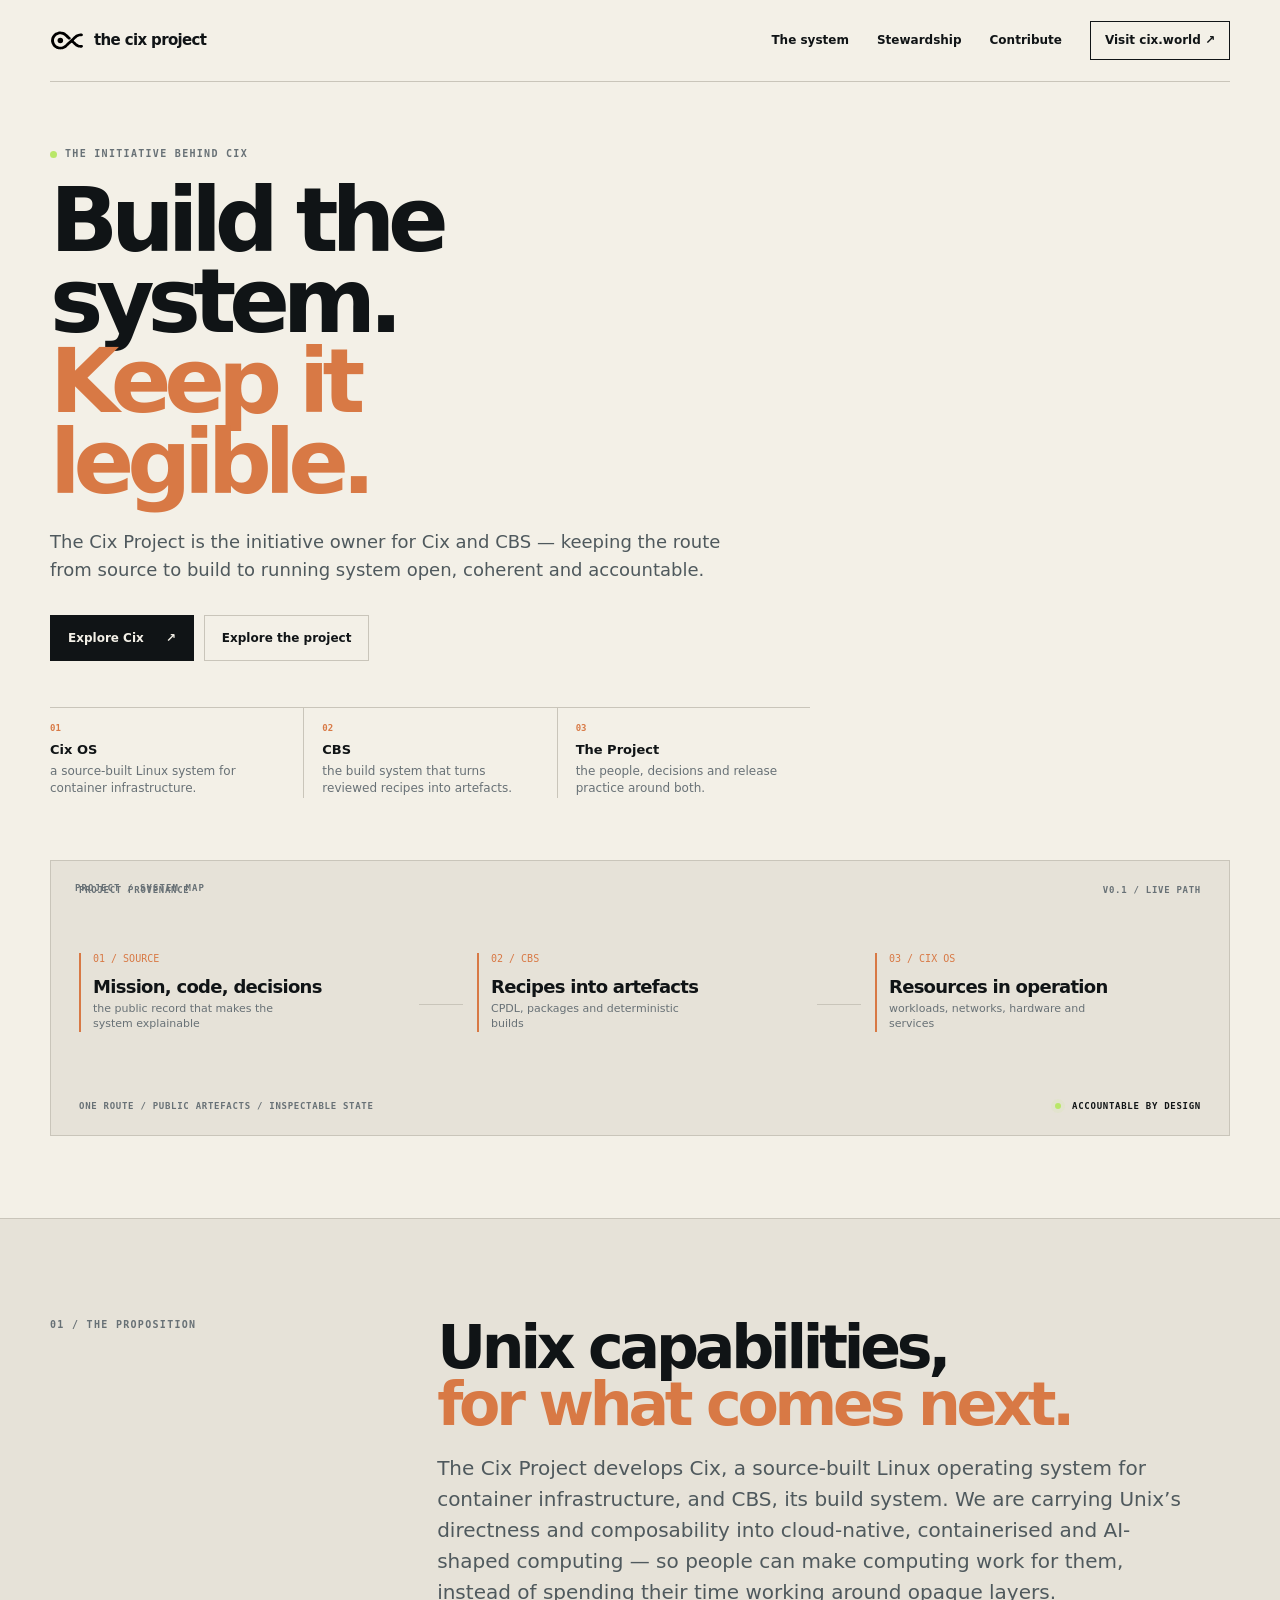
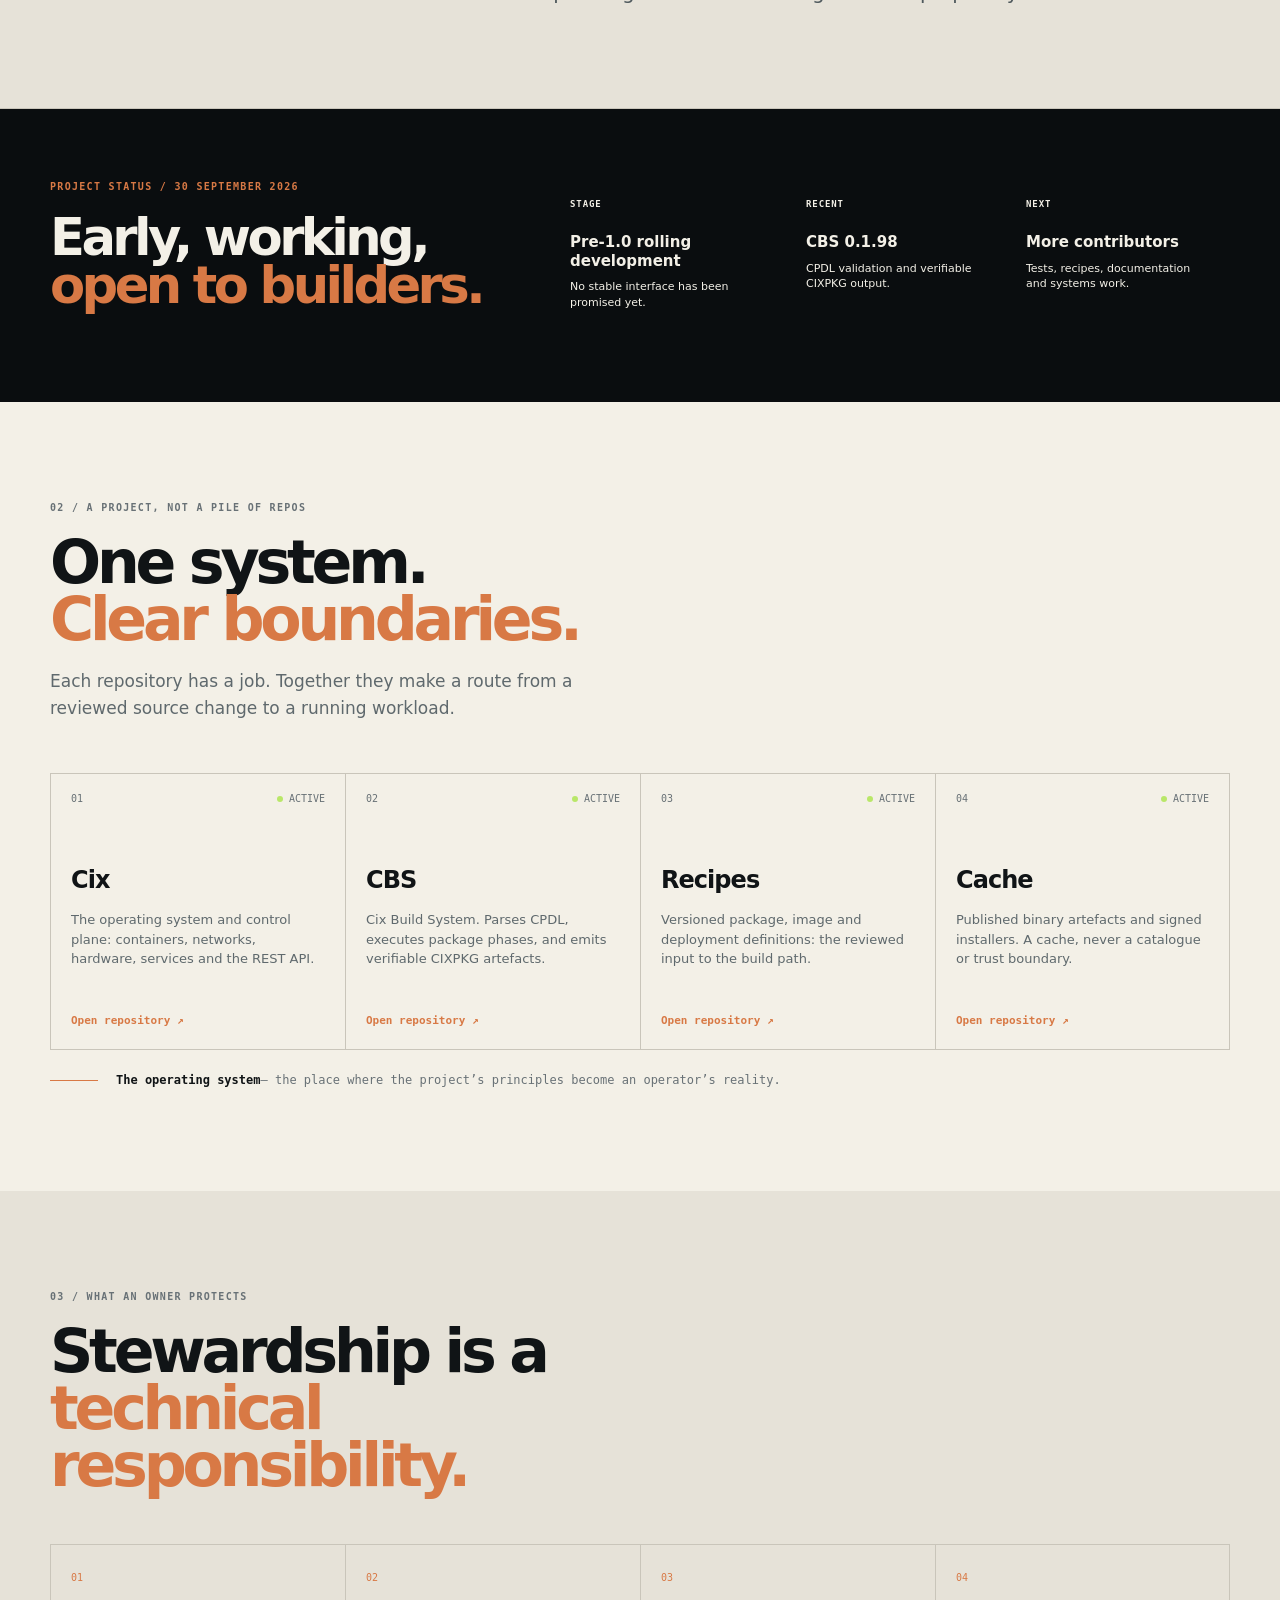
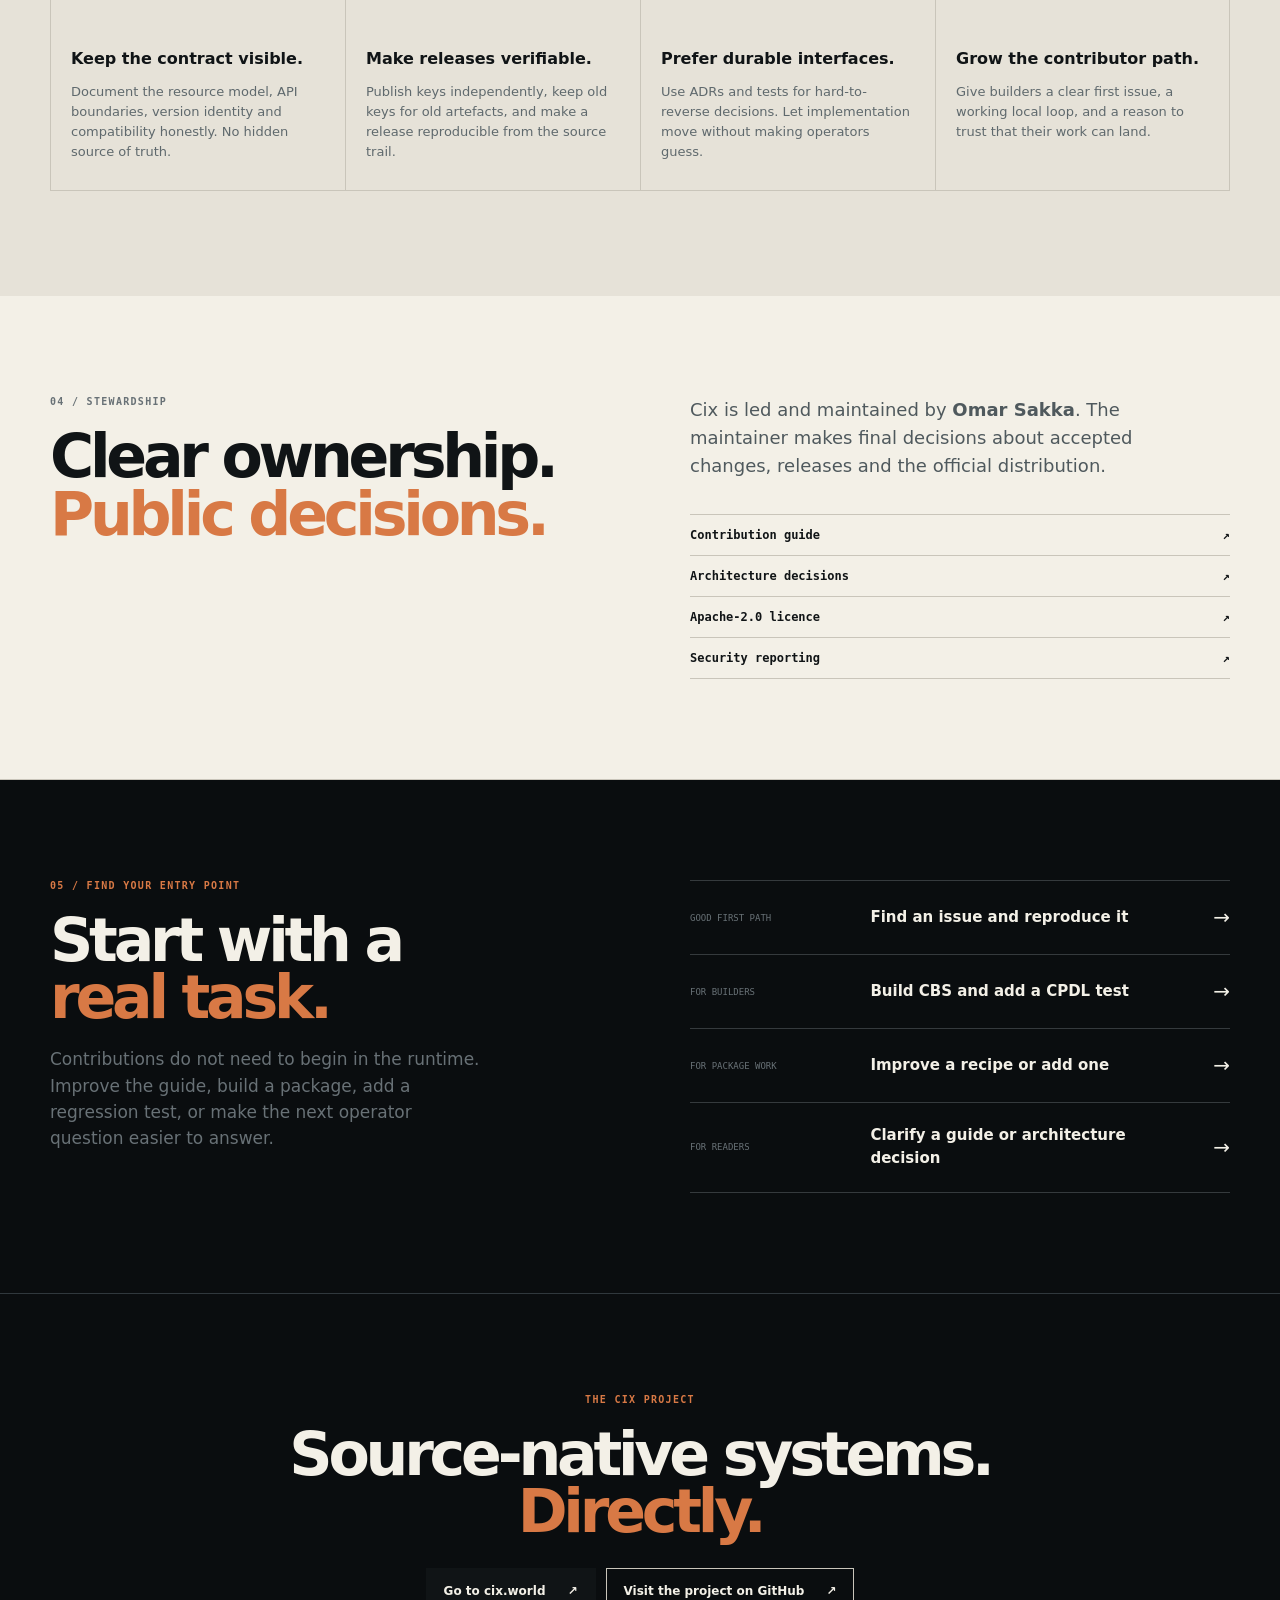
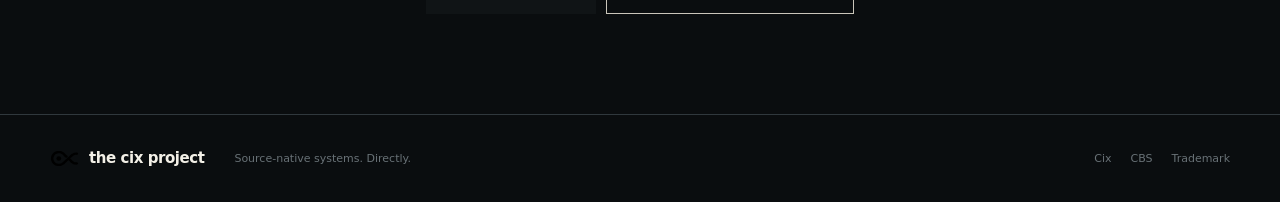
==== commit 99050de1: "Clarify project charter and provenance" ====
--- a/site/index.html
+++ b/site/index.html
@@ -27,7 +27,7 @@
         <h1>Build the system.<br><em>Keep it legible.</em></h1>
         <p class="lede">The Cix Project is the initiative owner for Cix and CBS — keeping the route from source to build to running system open, coherent and accountable.</p>
         <div class="actions"><a class="button primary" href="https://cix.world">Explore Cix <span>↗</span></a><a class="button secondary" href="#system">Explore the project</a></div>
-        <dl class="facts"><div><dt>Core</dt><dd>Cix OS</dd></div><div><dt>Build</dt><dd>CBS / CPDL</dd></div><div><dt>Stewardship</dt><dd>Open source</dd></div></dl>
+        <div class="hero-summary"><p><span>01</span><strong>Cix OS</strong> a source-built Linux system for container infrastructure.</p><p><span>02</span><strong>CBS</strong> the build system that turns reviewed recipes into artefacts.</p><p><span>03</span><strong>The Project</strong> the people, decisions and release practice around both.</p></div>
       </div>
       <div class="hero-diagram provenance" aria-label="The Cix Project provenance path from source to build to runtime">
         <div class="provenance-head"><span>PROJECT PROVENANCE</span><span>v0.1 / LIVE PATH</span></div>
@@ -43,7 +43,9 @@
       </div>
     </section>
 
-    <section class="intro section-pad"><p class="kicker">01 / The proposition</p><div><h2>Infrastructure should be<br><span>explainable end to end.</span></h2><p class="large-copy">The Cix Project holds the line between intent and mechanism. That means building the distribution, the build system, the recipe corpus and the release practice as one legible system — with each part public, replaceable and accountable.</p></div></section>
+    <section class="intro section-pad"><p class="kicker">01 / The proposition</p><div><h2>Unix capabilities,<br><span>for what comes next.</span></h2><p class="large-copy">The Cix Project develops Cix, a source-built Linux operating system for container infrastructure, and CBS, its build system. We are carrying Unix’s directness and composability into cloud-native, containerised and AI-shaped computing — so people can make computing work for them, instead of spending their time working around opaque layers.</p></div></section>
+
+    <section class="status-strip section-pad" aria-labelledby="status-title"><div><p class="kicker">Project status / 30 September 2026</p><h2 id="status-title">Early, working,<br><span>open to builders.</span></h2></div><div class="status-facts"><div><span>Stage</span><strong>Pre-1.0 rolling development</strong><small>No stable interface has been promised yet.</small></div><div><span>Recent</span><strong>CBS 0.1.98</strong><small>CPDL validation and verifiable CIXPKG output.</small></div><div><span>Next</span><strong>More contributors</strong><small>Tests, recipes, documentation and systems work.</small></div></div></section>
 
     <section class="system section-pad" id="system"><div class="section-heading"><p class="kicker">02 / A project, not a pile of repos</p><h2>One system.<br><span>Clear boundaries.</span></h2><p>Each repository has a job. Together they make a route from a reviewed source change to a running workload.</p></div>
       <div class="project-map" role="list">
@@ -57,7 +59,9 @@
 
     <section class="principles section-pad" id="stewardship"><p class="kicker">03 / What an owner protects</p><h2>Stewardship is a<br><span>technical responsibility.</span></h2><div class="principle-grid"><article><b>01</b><h3>Keep the contract visible.</h3><p>Document the resource model, API boundaries, version identity and compatibility honestly. No hidden source of truth.</p></article><article><b>02</b><h3>Make releases verifiable.</h3><p>Publish keys independently, keep old keys for old artefacts, and make a release reproducible from the source trail.</p></article><article><b>03</b><h3>Prefer durable interfaces.</h3><p>Use ADRs and tests for hard-to-reverse decisions. Let implementation move without making operators guess.</p></article><article><b>04</b><h3>Grow the contributor path.</h3><p>Give builders a clear first issue, a working local loop, and a reason to trust that their work can land.</p></article></div></section>
 
-    <section class="contribute section-pad" id="contribute"><div><p class="kicker">04 / Find your entry point</p><h2>There is work at<br><span>every layer.</span></h2><p>Read the source, build a package, improve a guide, or help make the project easier to operate. Start with the contract that matches your curiosity.</p></div><div class="entry-list"><a href="https://github.com/The-Cix-Project/cix/blob/master/CONTRIBUTING.md"><span>For contributors</span><strong>Read the contribution guide</strong><i>→</i></a><a href="https://github.com/The-Cix-Project/cix-build-system"><span>For builders</span><strong>Build with CBS and CPDL</strong><i>→</i></a><a href="https://github.com/The-Cix-Project/cix/tree/master/docs"><span>For readers</span><strong>Browse the documentation</strong><i>→</i></a></div></section>
+    <section class="governance section-pad"><div><p class="kicker">04 / Stewardship</p><h2>Clear ownership.<br><span>Public decisions.</span></h2></div><div class="governance-copy"><p>Cix is led and maintained by <strong>Omar Sakka</strong>. The maintainer makes final decisions about accepted changes, releases and the official distribution.</p><div class="governance-links"><a href="https://github.com/The-Cix-Project/cix/blob/master/CONTRIBUTING.md">Contribution guide <span>↗</span></a><a href="https://github.com/The-Cix-Project/cix/tree/master/docs/adr">Architecture decisions <span>↗</span></a><a href="https://github.com/The-Cix-Project/cix/blob/master/LICENSE">Apache-2.0 licence <span>↗</span></a><a href="https://github.com/The-Cix-Project/cix/security">Security reporting <span>↗</span></a></div></div></section>
+
+    <section class="contribute section-pad" id="contribute"><div><p class="kicker">05 / Find your entry point</p><h2>Start with a<br><span>real task.</span></h2><p>Contributions do not need to begin in the runtime. Improve the guide, build a package, add a regression test, or make the next operator question easier to answer.</p></div><div class="entry-list"><a href="https://github.com/The-Cix-Project/cix/issues"><span>Good first path</span><strong>Find an issue and reproduce it</strong><i>→</i></a><a href="https://github.com/The-Cix-Project/cix-build-system"><span>For builders</span><strong>Build CBS and add a CPDL test</strong><i>→</i></a><a href="https://github.com/The-Cix-Project/cix-recipes"><span>For package work</span><strong>Improve a recipe or add one</strong><i>→</i></a><a href="https://github.com/The-Cix-Project/cix/tree/master/docs"><span>For readers</span><strong>Clarify a guide or architecture decision</strong><i>→</i></a></div></section>
 
     <section class="closing"><p class="kicker">The Cix Project</p><h2>Source-native systems.<br><em>Directly.</em></h2><div class="actions"><a class="button primary" href="https://cix.world">Go to cix.world <span>↗</span></a><a class="button secondary" href="https://github.com/The-Cix-Project">Visit the project on GitHub <span>↗</span></a></div></section>
   </main>
--- a/site/style.css
+++ b/site/style.css
@@ -7,3 +7,5 @@
 
 /* The opening is deliberately a wide project field, not a product dashboard. */
 .hero{display:block;padding-top:148px}.hero-copy{max-width:760px}.hero .lede{max-width:680px}.provenance{width:100%;min-height:270px;margin-top:62px;padding:24px 28px;background:var(--carbon);border:1px solid var(--machined);box-shadow:none}.provenance-head{color:var(--nickel)}.provenance-rail{position:relative;margin:58px 0 54px;z-index:1}.provenance-link{background:var(--machined)}.provenance-link i{background:var(--bus-blue)}.provenance-node{padding:0 8px}.provenance-node strong{font-size:18px}.provenance-node small{max-width:210px;line-height:1.4}.provenance-shuttle{position:absolute;top:143px;left:9%;width:8px;height:8px;border-radius:50%;background:var(--bus-blue);box-shadow:0 0 0 5px #5fa8d326,0 0 18px #5fa8d3;animation:shuttle 5.2s ease-in-out infinite;z-index:2}.provenance-foot{border-top:1px solid var(--machined);padding-top:15px}.provenance-foot span:first-child{color:var(--nickel)}@keyframes shuttle{0%,8%{left:9%;opacity:0}14%{opacity:1}42%{left:49%}72%{left:89%}88%{opacity:1}96%,100%{left:91%;opacity:0}}@media(max-width:800px){.hero{padding-top:130px}.provenance{margin-top:48px;padding:20px}.provenance-rail{margin:48px 0 48px}.provenance-node strong{font-size:15px}.provenance-node small{font-size:9px}.provenance-shuttle{top:127px}}@media(max-width:520px){.provenance{margin-left:0;margin-right:0;padding:18px}.provenance-head,.provenance-foot{font-size:8px}.provenance-rail{margin:46px 0 48px}.provenance-node{padding:0 3px}.provenance-node span{font-size:8px}.provenance-node strong{font-size:12px;line-height:1.2}.provenance-node small{font-size:8px}.provenance-link{flex-basis:12px;margin-left:3px;margin-right:3px}.provenance-shuttle{top:119px}}
+.status-strip{display:grid;grid-template-columns:.8fr 1.2fr;gap:80px;padding-top:72px;padding-bottom:72px;background:var(--carbon);color:var(--paper)}.status-strip .kicker{color:var(--copper)}.status-strip h2{font-size:clamp(34px,4vw,54px)}.status-facts{display:grid;grid-template-columns:repeat(3,1fr);align-items:start;border-top:1px solid var(--machined)}.status-facts div{min-height:140px;padding:18px 16px 0 0}.status-facts div+div{padding-left:16px;border-left:1px solid var(--machined)}.status-facts span{display:block;margin-bottom:24px;color:var(--nickel);font:600 9px var(--mono);letter-spacing:.1em;text-transform:uppercase}.status-facts strong{display:block;font-size:15px;line-height:1.25}.status-facts small{display:block;margin-top:9px;color:var(--nickel);font-size:11px;line-height:1.4}.governance{display:grid;grid-template-columns:1fr 1fr;gap:100px;padding-top:100px;padding-bottom:100px;background:var(--paper);border-bottom:1px solid var(--line)}.governance-copy>p{max-width:500px;color:#4f595d;font-size:18px}.governance-links{margin-top:34px;border-top:1px solid var(--line)}.governance-links a{display:flex;justify-content:space-between;padding:13px 0;border-bottom:1px solid var(--line);font:600 12px var(--mono);text-decoration:none}.governance-links a:hover{color:var(--copper)}@media(max-width:800px){.status-strip,.governance{grid-template-columns:1fr;gap:32px}.status-strip{padding-top:68px;padding-bottom:68px}.governance{padding-top:80px;padding-bottom:80px}.status-facts{grid-template-columns:1fr}.status-facts div{min-height:0;padding-bottom:18px}.status-facts div+div{padding-left:0;border-left:0;border-top:1px solid var(--machined)}}
+.hero-summary{display:grid;grid-template-columns:repeat(3,1fr);max-width:780px;margin-top:46px;border-top:1px solid var(--line)}.hero-summary p{margin:0;padding:15px 18px 0 0;color:var(--muted);font-size:12px;line-height:1.45}.hero-summary p+p{padding-left:18px;border-left:1px solid var(--line)}.hero-summary span{display:block;margin-bottom:8px;color:var(--copper);font:600 9px var(--mono)}.hero-summary strong{display:block;margin-bottom:3px;color:var(--ink);font-size:13px}.provenance{background:var(--wash);border:1px solid var(--line);box-shadow:none;color:var(--ink)}.provenance-head{color:var(--muted)}.provenance-node{padding:0 12px;border-left:2px solid var(--copper)}.provenance-node strong{color:var(--ink)}.provenance-link{background:var(--line)}.provenance-link i{background:var(--copper)}.provenance-foot{border-color:var(--line)}.provenance-foot span:first-child,.provenance-node small{color:var(--muted)}.live-state{color:var(--ink)}.provenance-shuttle{display:none}@media(max-width:800px){.hero-summary{grid-template-columns:1fr;max-width:600px}.hero-summary p+p{padding-left:0;border-left:0;border-top:1px solid var(--line);padding-top:12px}.provenance-node{padding:0 6px}}@media(max-width:520px){.hero-summary p{padding-right:0}}
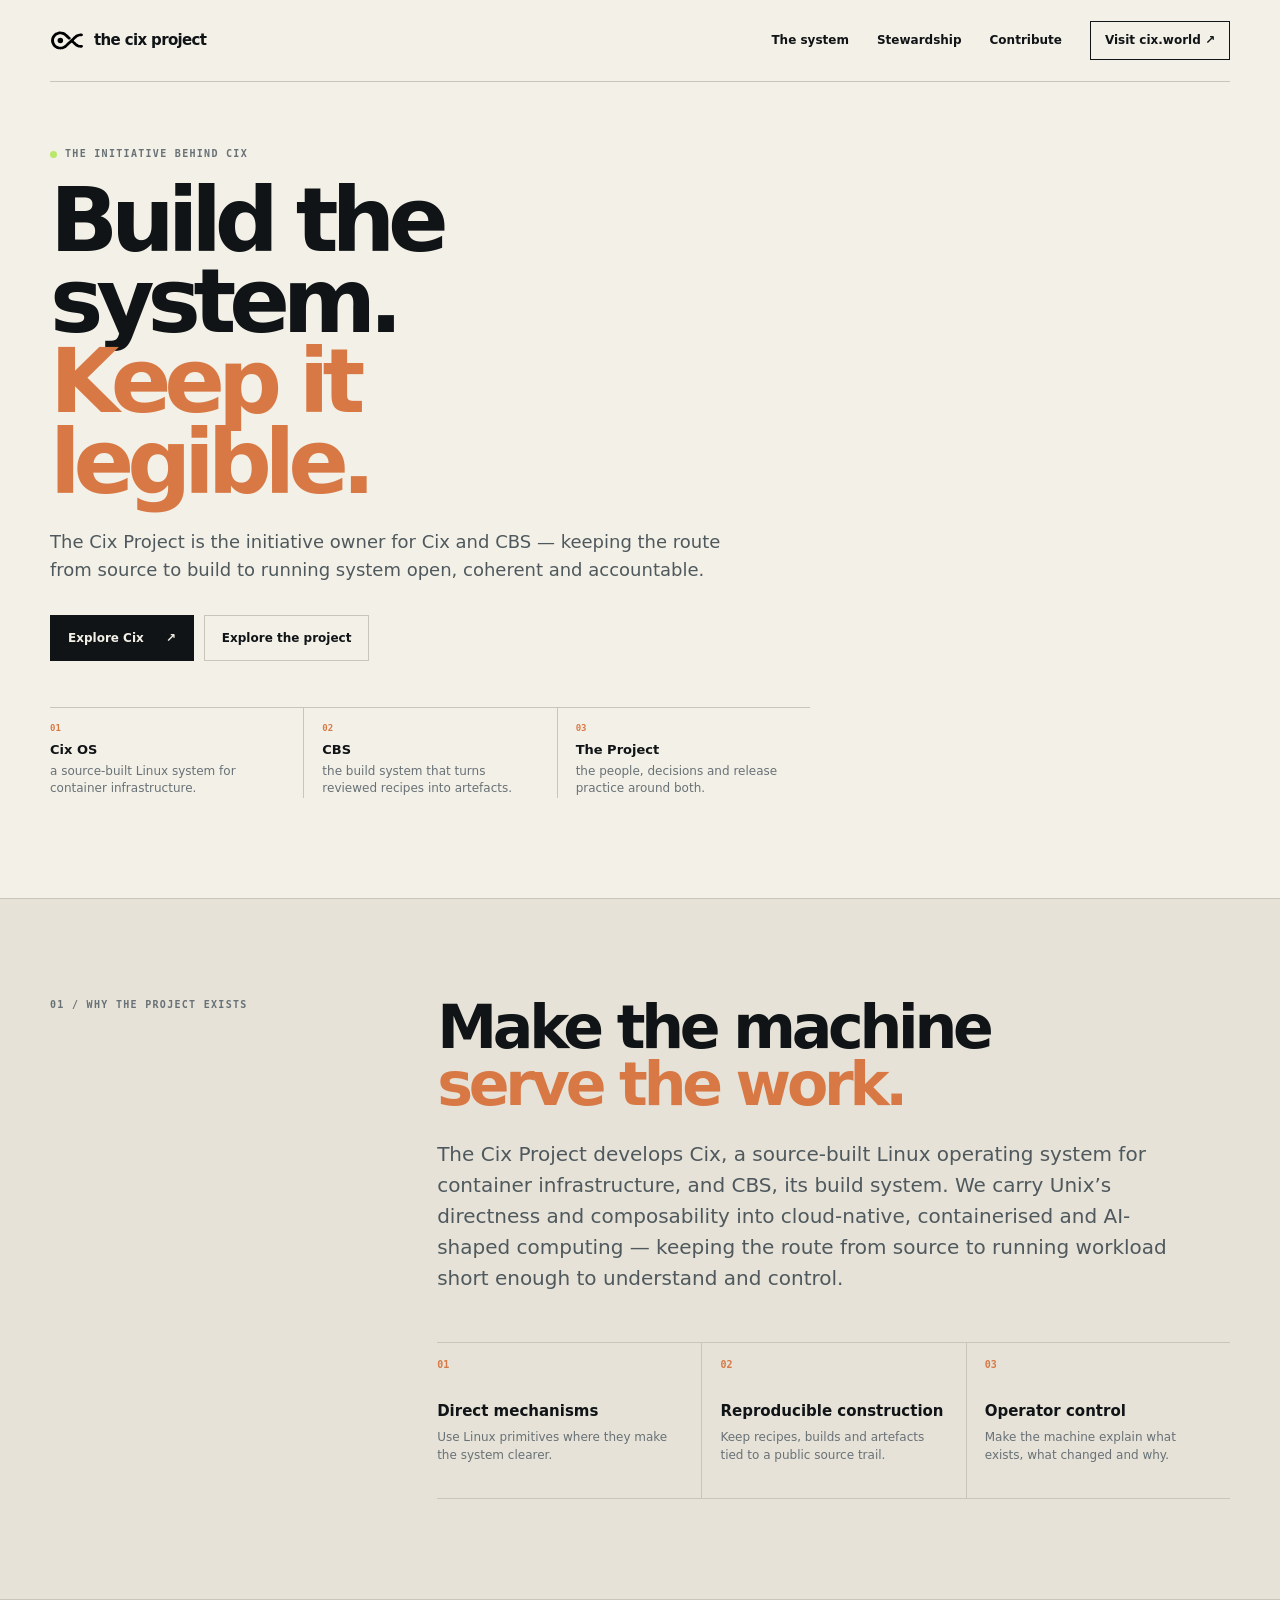
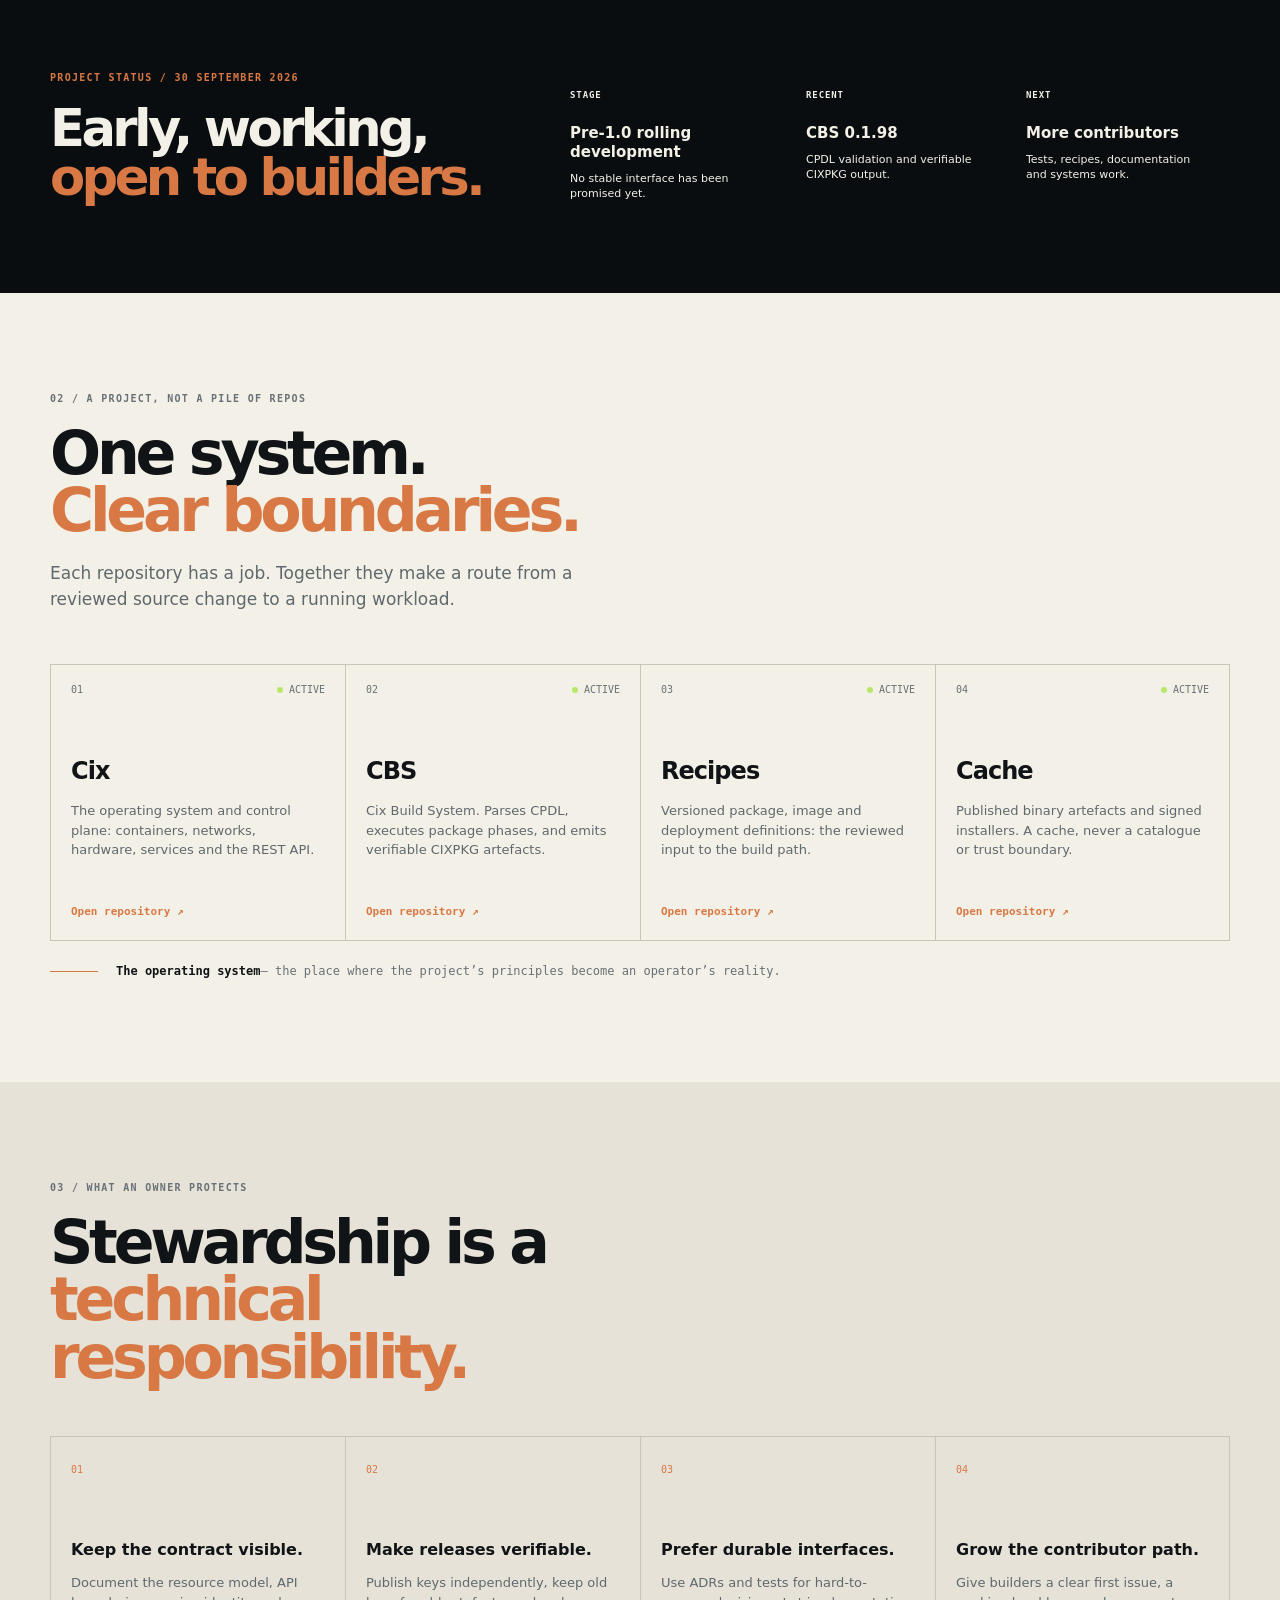
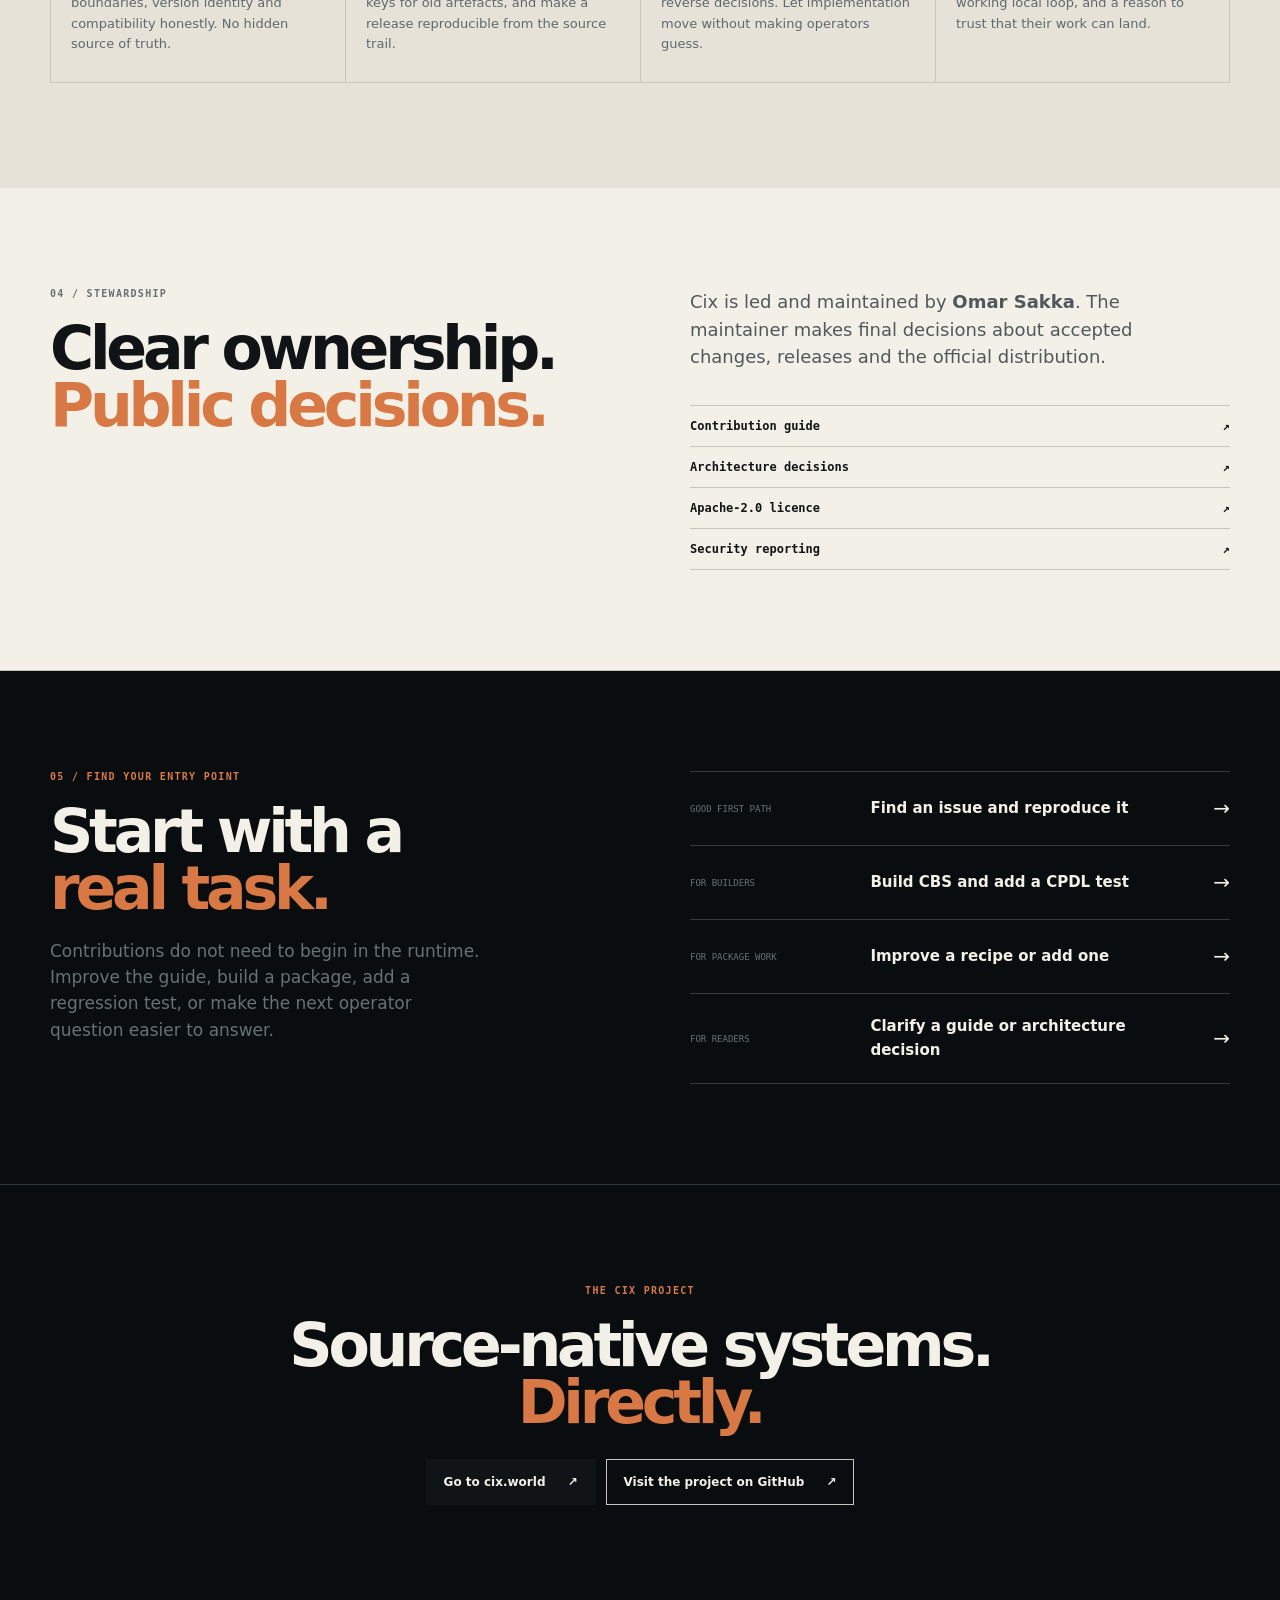
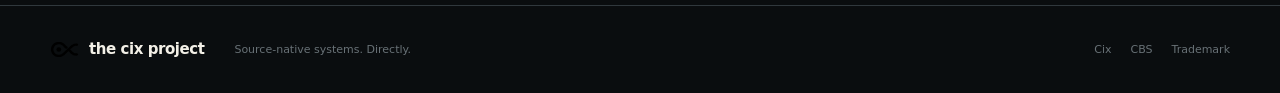
==== commit d2e8f9af: "Clarify project mission and remove provenance panel" ====
--- a/site/index.html
+++ b/site/index.html
@@ -29,21 +29,9 @@
         <div class="actions"><a class="button primary" href="https://cix.world">Explore Cix <span>↗</span></a><a class="button secondary" href="#system">Explore the project</a></div>
         <div class="hero-summary"><p><span>01</span><strong>Cix OS</strong> a source-built Linux system for container infrastructure.</p><p><span>02</span><strong>CBS</strong> the build system that turns reviewed recipes into artefacts.</p><p><span>03</span><strong>The Project</strong> the people, decisions and release practice around both.</p></div>
       </div>
-      <div class="hero-diagram provenance" aria-label="The Cix Project provenance path from source to build to runtime">
-        <div class="provenance-head"><span>PROJECT PROVENANCE</span><span>v0.1 / LIVE PATH</span></div>
-        <div class="provenance-rail">
-          <div class="provenance-node"><span>01 / SOURCE</span><strong>Mission, code, decisions</strong><small>the public record that makes the system explainable</small></div>
-          <div class="provenance-link"><i></i></div>
-          <div class="provenance-node"><span>02 / CBS</span><strong>Recipes into artefacts</strong><small>CPDL, packages and deterministic builds</small></div>
-          <div class="provenance-link"><i></i></div>
-          <div class="provenance-node"><span>03 / CIX OS</span><strong>Resources in operation</strong><small>workloads, networks, hardware and services</small></div>
-        </div>
-        <span class="provenance-shuttle" aria-hidden="true"></span>
-        <div class="provenance-foot"><span>one route / public artefacts / inspectable state</span><span class="live-state"><i></i> accountable by design</span></div>
-      </div>
     </section>
 
-    <section class="intro section-pad"><p class="kicker">01 / The proposition</p><div><h2>Unix capabilities,<br><span>for what comes next.</span></h2><p class="large-copy">The Cix Project develops Cix, a source-built Linux operating system for container infrastructure, and CBS, its build system. We are carrying Unix’s directness and composability into cloud-native, containerised and AI-shaped computing — so people can make computing work for them, instead of spending their time working around opaque layers.</p></div></section>
+    <section class="intro section-pad"><p class="kicker">01 / Why the project exists</p><div class="mission-content"><h2>Make the machine<br><span>serve the work.</span></h2><p class="large-copy">The Cix Project develops Cix, a source-built Linux operating system for container infrastructure, and CBS, its build system. We carry Unix’s directness and composability into cloud-native, containerised and AI-shaped computing — keeping the route from source to running workload short enough to understand and control.</p><div class="mission-points"><div><span>01</span><strong>Direct mechanisms</strong><small>Use Linux primitives where they make the system clearer.</small></div><div><span>02</span><strong>Reproducible construction</strong><small>Keep recipes, builds and artefacts tied to a public source trail.</small></div><div><span>03</span><strong>Operator control</strong><small>Make the machine explain what exists, what changed and why.</small></div></div></div></section>
 
     <section class="status-strip section-pad" aria-labelledby="status-title"><div><p class="kicker">Project status / 30 September 2026</p><h2 id="status-title">Early, working,<br><span>open to builders.</span></h2></div><div class="status-facts"><div><span>Stage</span><strong>Pre-1.0 rolling development</strong><small>No stable interface has been promised yet.</small></div><div><span>Recent</span><strong>CBS 0.1.98</strong><small>CPDL validation and verifiable CIXPKG output.</small></div><div><span>Next</span><strong>More contributors</strong><small>Tests, recipes, documentation and systems work.</small></div></div></section>
 
--- a/site/style.css
+++ b/site/style.css
@@ -9,3 +9,5 @@
 .hero{display:block;padding-top:148px}.hero-copy{max-width:760px}.hero .lede{max-width:680px}.provenance{width:100%;min-height:270px;margin-top:62px;padding:24px 28px;background:var(--carbon);border:1px solid var(--machined);box-shadow:none}.provenance-head{color:var(--nickel)}.provenance-rail{position:relative;margin:58px 0 54px;z-index:1}.provenance-link{background:var(--machined)}.provenance-link i{background:var(--bus-blue)}.provenance-node{padding:0 8px}.provenance-node strong{font-size:18px}.provenance-node small{max-width:210px;line-height:1.4}.provenance-shuttle{position:absolute;top:143px;left:9%;width:8px;height:8px;border-radius:50%;background:var(--bus-blue);box-shadow:0 0 0 5px #5fa8d326,0 0 18px #5fa8d3;animation:shuttle 5.2s ease-in-out infinite;z-index:2}.provenance-foot{border-top:1px solid var(--machined);padding-top:15px}.provenance-foot span:first-child{color:var(--nickel)}@keyframes shuttle{0%,8%{left:9%;opacity:0}14%{opacity:1}42%{left:49%}72%{left:89%}88%{opacity:1}96%,100%{left:91%;opacity:0}}@media(max-width:800px){.hero{padding-top:130px}.provenance{margin-top:48px;padding:20px}.provenance-rail{margin:48px 0 48px}.provenance-node strong{font-size:15px}.provenance-node small{font-size:9px}.provenance-shuttle{top:127px}}@media(max-width:520px){.provenance{margin-left:0;margin-right:0;padding:18px}.provenance-head,.provenance-foot{font-size:8px}.provenance-rail{margin:46px 0 48px}.provenance-node{padding:0 3px}.provenance-node span{font-size:8px}.provenance-node strong{font-size:12px;line-height:1.2}.provenance-node small{font-size:8px}.provenance-link{flex-basis:12px;margin-left:3px;margin-right:3px}.provenance-shuttle{top:119px}}
 .status-strip{display:grid;grid-template-columns:.8fr 1.2fr;gap:80px;padding-top:72px;padding-bottom:72px;background:var(--carbon);color:var(--paper)}.status-strip .kicker{color:var(--copper)}.status-strip h2{font-size:clamp(34px,4vw,54px)}.status-facts{display:grid;grid-template-columns:repeat(3,1fr);align-items:start;border-top:1px solid var(--machined)}.status-facts div{min-height:140px;padding:18px 16px 0 0}.status-facts div+div{padding-left:16px;border-left:1px solid var(--machined)}.status-facts span{display:block;margin-bottom:24px;color:var(--nickel);font:600 9px var(--mono);letter-spacing:.1em;text-transform:uppercase}.status-facts strong{display:block;font-size:15px;line-height:1.25}.status-facts small{display:block;margin-top:9px;color:var(--nickel);font-size:11px;line-height:1.4}.governance{display:grid;grid-template-columns:1fr 1fr;gap:100px;padding-top:100px;padding-bottom:100px;background:var(--paper);border-bottom:1px solid var(--line)}.governance-copy>p{max-width:500px;color:#4f595d;font-size:18px}.governance-links{margin-top:34px;border-top:1px solid var(--line)}.governance-links a{display:flex;justify-content:space-between;padding:13px 0;border-bottom:1px solid var(--line);font:600 12px var(--mono);text-decoration:none}.governance-links a:hover{color:var(--copper)}@media(max-width:800px){.status-strip,.governance{grid-template-columns:1fr;gap:32px}.status-strip{padding-top:68px;padding-bottom:68px}.governance{padding-top:80px;padding-bottom:80px}.status-facts{grid-template-columns:1fr}.status-facts div{min-height:0;padding-bottom:18px}.status-facts div+div{padding-left:0;border-left:0;border-top:1px solid var(--machined)}}
 .hero-summary{display:grid;grid-template-columns:repeat(3,1fr);max-width:780px;margin-top:46px;border-top:1px solid var(--line)}.hero-summary p{margin:0;padding:15px 18px 0 0;color:var(--muted);font-size:12px;line-height:1.45}.hero-summary p+p{padding-left:18px;border-left:1px solid var(--line)}.hero-summary span{display:block;margin-bottom:8px;color:var(--copper);font:600 9px var(--mono)}.hero-summary strong{display:block;margin-bottom:3px;color:var(--ink);font-size:13px}.provenance{background:var(--wash);border:1px solid var(--line);box-shadow:none;color:var(--ink)}.provenance-head{color:var(--muted)}.provenance-node{padding:0 12px;border-left:2px solid var(--copper)}.provenance-node strong{color:var(--ink)}.provenance-link{background:var(--line)}.provenance-link i{background:var(--copper)}.provenance-foot{border-color:var(--line)}.provenance-foot span:first-child,.provenance-node small{color:var(--muted)}.live-state{color:var(--ink)}.provenance-shuttle{display:none}@media(max-width:800px){.hero-summary{grid-template-columns:1fr;max-width:600px}.hero-summary p+p{padding-left:0;border-left:0;border-top:1px solid var(--line);padding-top:12px}.provenance-node{padding:0 6px}}@media(max-width:520px){.hero-summary p{padding-right:0}}
+.hero{min-height:0}.hero-copy{padding-bottom:18px}
+.mission-content{max-width:850px}.mission-content h2{margin-bottom:26px}.mission-points{display:grid;grid-template-columns:repeat(3,1fr);margin-top:48px;border-top:1px solid var(--line);border-bottom:1px solid var(--line)}.mission-points div{min-height:155px;padding:16px 18px 16px 0}.mission-points div+div{padding-left:18px;border-left:1px solid var(--line)}.mission-points span{display:block;margin-bottom:30px;color:var(--copper);font:600 10px var(--mono)}.mission-points strong{display:block;margin-bottom:6px;font-size:15px}.mission-points small{display:block;color:var(--muted);font-size:12px;line-height:1.45}@media(max-width:800px){.mission-points{grid-template-columns:1fr}.mission-points div{min-height:0}.mission-points div+div{padding-left:0;border-left:0;border-top:1px solid var(--line)}}
